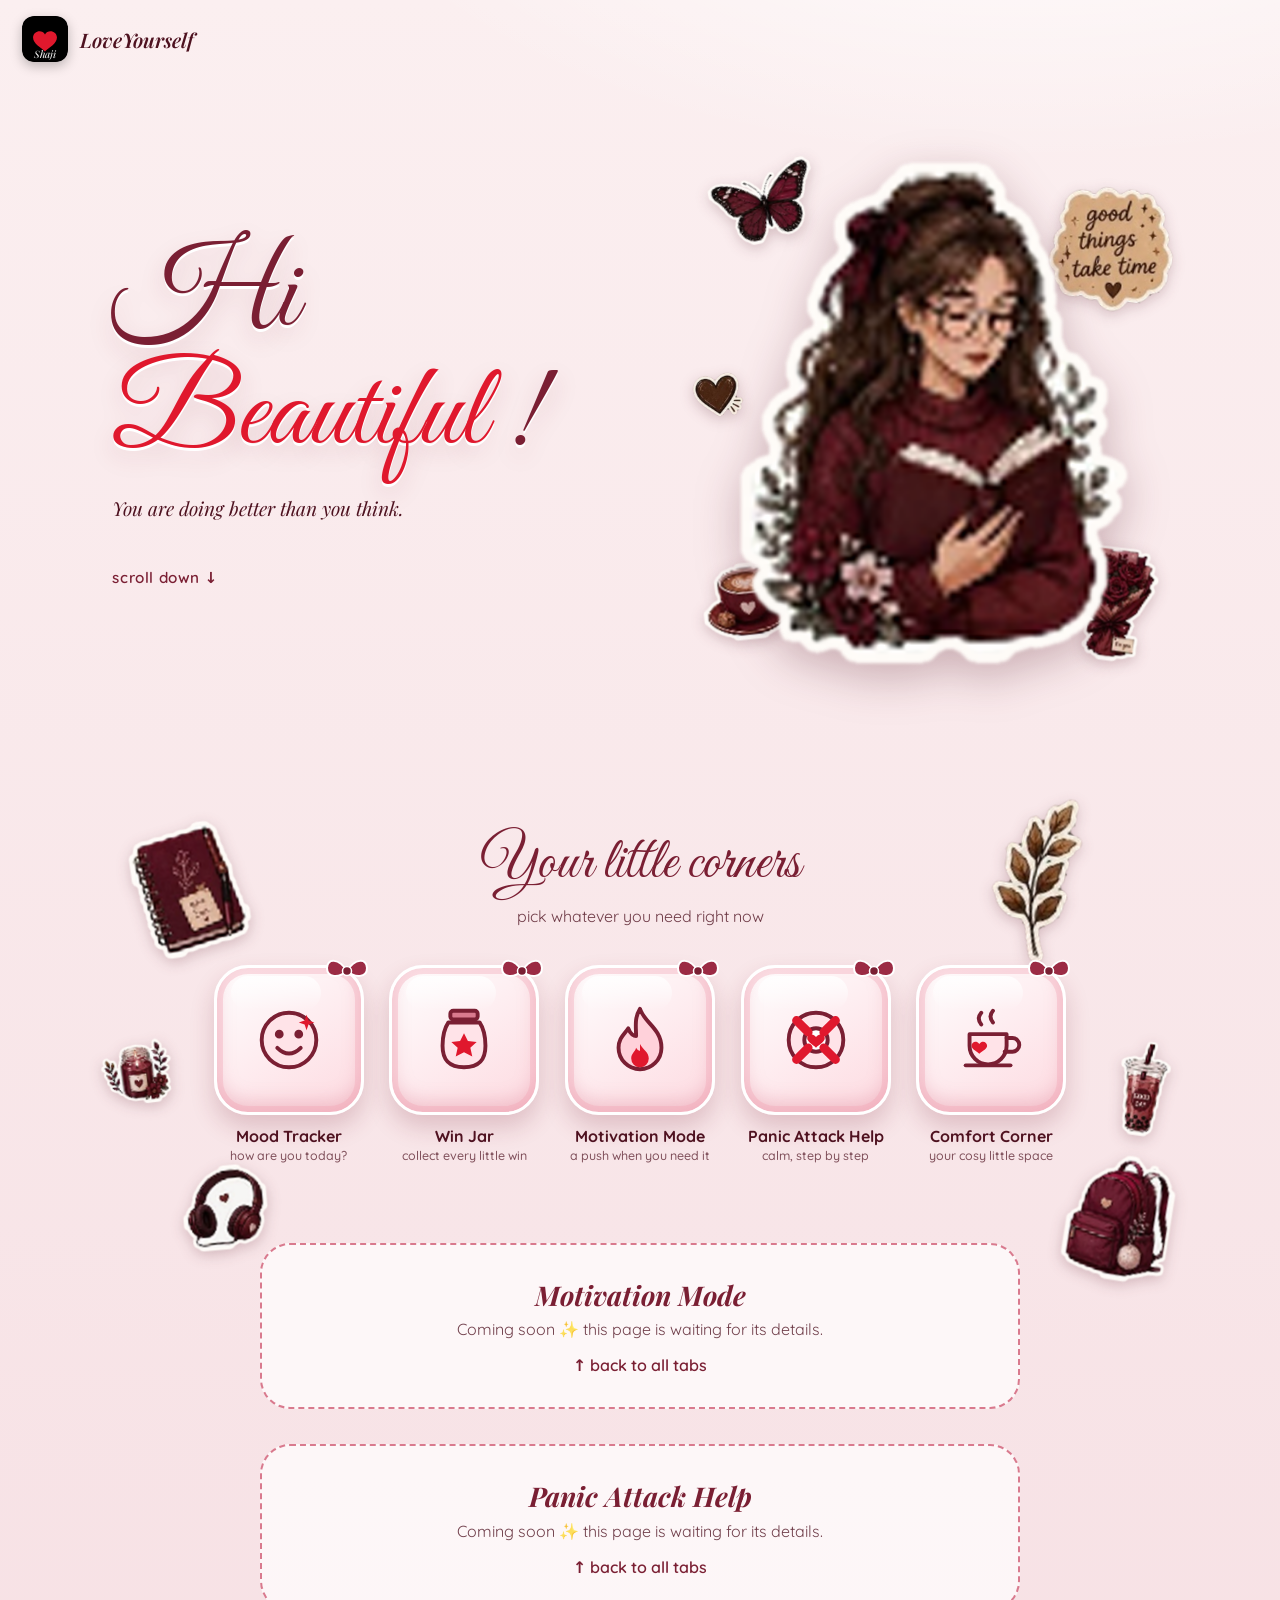
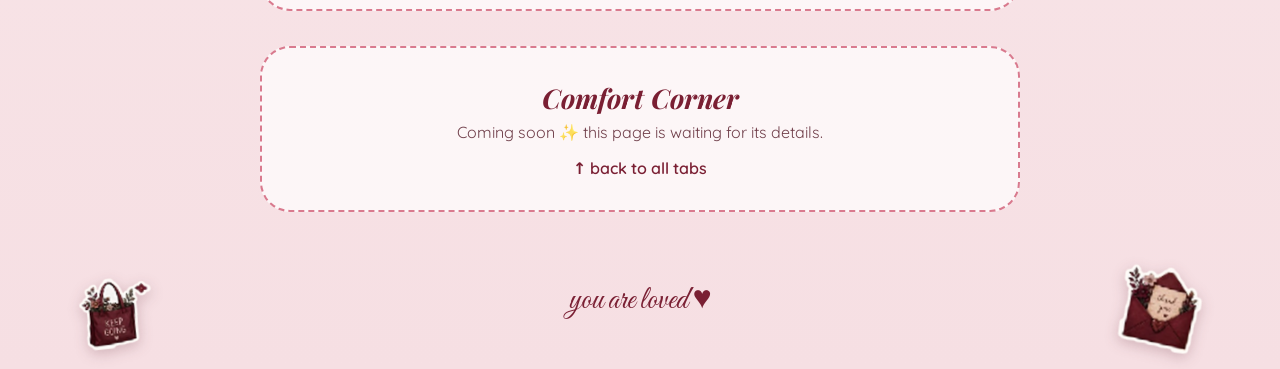
==== index.html @ 007112ea "Add files via upload" ====
<!doctype html>
<html lang="en"><head><meta charset="utf-8">
<meta name="viewport" content="width=device-width,initial-scale=1">
<title>LoveYourself</title>
<link rel="stylesheet" href="style.css?v=4"><link rel="icon" href="favicon.svg" type="image/svg+xml">
<link rel="preconnect" href="https://fonts.googleapis.com"><link rel="preconnect" href="https://fonts.gstatic.com" crossorigin>
<link href="https://fonts.googleapis.com/css2?family=Great+Vibes&family=Playfair+Display:ital,wght@0,600;1,500;1,600&family=Quicksand:wght@500;600;700&display=swap" rel="stylesheet">
</head>
<body>
<header class="top">
  <svg class="logo" viewBox="0 0 100 100" role="img" aria-label="LoveYourself logo"><rect width="100" height="100" rx="22" fill="#000"/><path d="M50 40c-6-12-26-8-26 7 0 14 18 22 26 30 8-8 26-16 26-30 0-15-20-19-26-7z" fill="#e0182d"/><text x="50" y="92" text-anchor="middle" font-family="Playfair Display,Georgia,serif" font-style="italic" font-size="22" fill="#fff">Shaji</text></svg>
  <span class="brand">LoveYourself</span>
</header>
<main>
<section class="hero">
  <div class="greet">
    <h1>Hi <span>Beautiful</span> !</h1>
    <p class="affirm" id="affirm" title="tap for another"></p>
    <a class="hint" href="#tabs">scroll down ↓</a>
  </div>
  <div class="hero-art">
    <img class="stk s-butterfly" src="butterfly.png?v=2" alt="">
    <img class="stk s-goodthings" src="goodthings.png?v=2" alt="">
    <img class="girl" src="girl.png?v=2" alt="A girl in a cosy sweater reading a book">
    <img class="stk s-latte" src="latte.png?v=2" alt="">
    <img class="stk s-roses" src="roses.png?v=2" alt="">
    <img class="stk s-heart" src="heart.png?v=2" alt="">
  </div>
</section>
<section class="tabs" id="tabs">
  <h2>Your little corners</h2>
  <p class="sub">pick whatever you need right now</p>
  <img class="stk d1" src="journal.png?v=2" alt="" loading="lazy">
  <img class="stk d2" src="backpack.png?v=2" alt="" loading="lazy">
  <img class="stk d3" src="headphones.png?v=2" alt="" loading="lazy">
  <img class="stk d4" src="leaf.png?v=2" alt="" loading="lazy">
  <img class="stk d5" src="candle.png?v=2" alt="" loading="lazy">
  <img class="stk d6" src="boba.png?v=2" alt="" loading="lazy">
  <div class="grid"><a class="tile" href="mood.html"><div class="glass"><svg viewBox="0 0 80 80" fill="none" stroke="#7a1f33" stroke-width="4" stroke-linecap="round"><circle cx="40" cy="40" r="28" fill="#ffe3e8"/><circle cx="30" cy="34" r="2.5" fill="#7a1f33"/><circle cx="50" cy="34" r="2.5" fill="#7a1f33"/><path d="M28 48q12 12 24 0"/><path d="M58 14l2 6 6 2-6 2-2 6-2-6-6-2 6-2z" fill="#e0182d" stroke="none"/></svg><svg class="bow" viewBox="0 0 44 30"><path d="M22 15C14 2 2 2 2 12s12 10 20 3zM22 15c8-13 20-13 20-3s-12 10-20 3z" fill="#9b2b44" stroke="#fff" stroke-width="2"/><circle cx="22" cy="15" r="4.5" fill="#7a1f33" stroke="#fff" stroke-width="1.5"/></svg></div>Mood Tracker<small>how are you today?</small></a><a class="tile" href="win.html"><div class="glass"><svg viewBox="0 0 80 80" fill="none" stroke="#7a1f33" stroke-width="4" stroke-linejoin="round" stroke-linecap="round"><rect x="26" y="10" width="28" height="9" rx="3" fill="#d97a8e"/><path d="M24 22h32c4 6 6 14 6 24 0 14-6 22-22 22S18 60 18 46c0-10 2-18 6-24z" fill="#ffe3e8"/><path d="M40 33l4 8 9 1-6.5 6 2 9-8.5-4.5L31.500 57l2-9-6.500-6 9-1z" fill="#e0182d" stroke="none"/></svg><svg class="bow" viewBox="0 0 44 30"><path d="M22 15C14 2 2 2 2 12s12 10 20 3zM22 15c8-13 20-13 20-3s-12 10-20 3z" fill="#9b2b44" stroke="#fff" stroke-width="2"/><circle cx="22" cy="15" r="4.5" fill="#7a1f33" stroke="#fff" stroke-width="1.5"/></svg></div>Win Jar<small>collect every little win</small></a><a class="tile" href="#motivation"><div class="glass"><svg viewBox="0 0 80 80" fill="none" stroke="#7a1f33" stroke-width="4" stroke-linejoin="round" stroke-linecap="round"><path d="M40 8c4 14 22 20 22 40a22 22 0 0 1-44 0c0-10 6-14 10-20 2 6 6 8 8 8 0-10-2-18 4-28z" fill="#ffd1da"/><path d="M40 44c3 6 9 8 9 15a9 9 0 0 1-18 0c0-5 4-7 5-11 2 3 3 3 4 3z" fill="#e0182d" stroke="none"/></svg><svg class="bow" viewBox="0 0 44 30"><path d="M22 15C14 2 2 2 2 12s12 10 20 3zM22 15c8-13 20-13 20-3s-12 10-20 3z" fill="#9b2b44" stroke="#fff" stroke-width="2"/><circle cx="22" cy="15" r="4.5" fill="#7a1f33" stroke="#fff" stroke-width="1.5"/></svg></div>Motivation Mode<small>a push when you need it</small></a><a class="tile" href="#panic"><div class="glass"><svg viewBox="0 0 80 80" fill="none" stroke="#7a1f33" stroke-width="4" stroke-linejoin="round" stroke-linecap="round"><circle cx="40" cy="40" r="28" fill="#ffe3e8"/><circle cx="40" cy="40" r="12" fill="#fff"/><path d="M20 20l12 12M60 20L48 32M20 60l12-12M60 60L48 48" stroke="#e0182d" stroke-width="9"/><path d="M40 46c-4-5-9-3-9 1 0 4 5 6 9 10 4-4 9-6 9-10 0-4-5-6-9-1z" fill="#e0182d" stroke="none" transform="translate(0,-9) scale(1)"/></svg><svg class="bow" viewBox="0 0 44 30"><path d="M22 15C14 2 2 2 2 12s12 10 20 3zM22 15c8-13 20-13 20-3s-12 10-20 3z" fill="#9b2b44" stroke="#fff" stroke-width="2"/><circle cx="22" cy="15" r="4.5" fill="#7a1f33" stroke="#fff" stroke-width="1.5"/></svg></div>Panic Attack Help<small>calm, step by step</small></a><a class="tile" href="#comfort"><div class="glass"><svg viewBox="0 0 80 80" fill="none" stroke="#7a1f33" stroke-width="4" stroke-linejoin="round" stroke-linecap="round"><path d="M18 34h38v12a19 19 0 0 1-38 0z" fill="#ffe3e8"/><path d="M56 38h6a7 7 0 0 1 0 14h-8" /><path d="M14 66h46" /><path d="M30 12q-5 6 0 12M42 10q-5 6 0 12" /><path d="M37 52c-3-4-8-2-8 2 0 3 4 5 8 8 4-3 8-5 8-8 0-4-5-6-8-2z" fill="#e0182d" stroke="none" transform="translate(-9,-8)"/></svg><svg class="bow" viewBox="0 0 44 30"><path d="M22 15C14 2 2 2 2 12s12 10 20 3zM22 15c8-13 20-13 20-3s-12 10-20 3z" fill="#9b2b44" stroke="#fff" stroke-width="2"/><circle cx="22" cy="15" r="4.5" fill="#7a1f33" stroke="#fff" stroke-width="1.5"/></svg></div>Comfort Corner<small>your cosy little space</small></a></div>
</section>
<section class="panel" id="motivation"><h3>Motivation Mode</h3><p>Coming soon ✨ this page is waiting for its details.</p><a href="#tabs">↑ back to all tabs</a></section><section class="panel" id="panic"><h3>Panic Attack Help</h3><p>Coming soon ✨ this page is waiting for its details.</p><a href="#tabs">↑ back to all tabs</a></section><section class="panel" id="comfort"><h3>Comfort Corner</h3><p>Coming soon ✨ this page is waiting for its details.</p><a href="#tabs">↑ back to all tabs</a></section>
</main>
<footer><img class="stk f1" src="tote.png?v=2" alt="" loading="lazy"><img class="stk f2" src="letter.png?v=2" alt="" loading="lazy">you are loved ♥</footer>
<script src="script.js"></script>
</body></html>
---- style.css ----
:root{
  --bg:#fbeff0; --bg2:#f6dfe3; --wine:#7a1f33; --wine-d:#4e1220; --rose:#d97a8e; --cream:#fff8f3; --ink:#3b1a22;
  --script:'Great Vibes','Parisienne',cursive; --serif:'Playfair Display',Georgia,serif; --sans:'Quicksand',system-ui,sans-serif;
}
*{box-sizing:border-box;margin:0;padding:0}
html{scroll-behavior:smooth}
body{font-family:var(--sans);color:var(--ink);background:radial-gradient(1200px 600px at 80% -10%,#fff 0%,transparent 60%),linear-gradient(180deg,var(--bg),var(--bg2));min-height:100vh;overflow-x:hidden}
img{max-width:100%;display:block}

/* top bar */
.top{display:flex;align-items:center;gap:.7rem;padding:1rem 1.4rem;position:relative;z-index:5}
.logo{width:46px;height:46px;border-radius:12px;box-shadow:0 4px 12px rgba(0,0,0,.25)}
.brand{font-family:var(--serif);font-style:italic;font-weight:600;font-size:1.25rem;color:var(--wine-d)}

/* hero */
.hero{position:relative;display:grid;grid-template-columns:1.1fr .9fr;align-items:center;gap:1rem;max-width:1100px;margin:0 auto;padding:2rem 1.4rem 4rem;min-height:78vh}
.greet{position:relative;z-index:2}
.greet h1{font-family:var(--script);font-weight:400;font-size:clamp(3.6rem,10vw,7.4rem);line-height:1;color:var(--wine);text-shadow:0 3px 0 #fff,0 10px 24px rgba(122,31,51,.18)}
.greet h1 span{color:#e0182d}
.affirm{margin-top:1.2rem;font-family:var(--serif);font-style:italic;font-size:1.2rem;color:var(--wine-d);min-height:3.2rem;max-width:30ch;transition:opacity .4s}
.hint{margin-top:1.4rem;display:inline-flex;align-items:center;gap:.5rem;font-size:.95rem;color:var(--wine);text-decoration:none;font-weight:600;letter-spacing:.04em;animation:bob 2.4s ease-in-out infinite}
.hero-art{position:relative;height:min(62vh,520px);display:flex;justify-content:center;align-items:center}
.girl{height:100%;max-height:520px;width:auto;filter:drop-shadow(0 14px 22px rgba(78,18,32,.28));position:relative;z-index:2}
.stk{position:absolute;filter:drop-shadow(0 4px 7px rgba(78,18,32,.22));animation:float 6s ease-in-out infinite;pointer-events:none}
.s-butterfly{width:110px;top:2%;left:2%;transform:rotate(-12deg)}
.s-goodthings{width:130px;top:6%;right:-2%;transform:rotate(8deg);animation-delay:-2s}
.s-latte{width:96px;bottom:6%;left:0;transform:rotate(-6deg);animation-delay:-1s}
.s-roses{width:96px;bottom:2%;right:2%;transform:rotate(7deg);animation-delay:-3s}
.s-heart{width:54px;top:42%;left:-2%;animation-delay:-4s}

/* tabs */
.tabs{position:relative;max-width:1000px;margin:0 auto;padding:3rem 1.4rem 5rem}
.tabs h2{font-family:var(--script);font-weight:400;text-align:center;font-size:clamp(2.4rem,6vw,3.6rem);color:var(--wine);margin-bottom:.4rem}
.tabs .sub{text-align:center;color:var(--wine-d);opacity:.8;margin-bottom:2.4rem}
.grid{display:flex;flex-wrap:wrap;justify-content:center;gap:1.8rem 1.6rem;position:relative;z-index:2}
.tile{width:150px;text-decoration:none;color:var(--wine-d);text-align:center;font-weight:700;transition:transform .2s}
.tile:hover{transform:translateY(-6px) rotate(-1.5deg)}
.glass{position:relative;width:150px;height:150px;border-radius:34px;display:grid;place-items:center;margin-bottom:.7rem;
  background:linear-gradient(145deg,rgba(255,255,255,.95),rgba(255,214,222,.75));
  border:3px solid #fff;box-shadow:0 12px 24px rgba(122,31,51,.2),inset 0 0 0 6px rgba(240,160,178,.35),inset 0 -10px 18px rgba(217,122,142,.35)}
.glass::before{content:"";position:absolute;top:8px;left:14px;right:40px;height:34px;border-radius:30px;background:linear-gradient(180deg,rgba(255,255,255,.85),transparent)}
.glass svg{width:78px;height:78px;position:relative}
.glass .bow{position:absolute;top:-12px;right:-8px;width:44px;height:30px}
.tile small{display:block;font-weight:500;opacity:.7;font-size:.78rem;margin-top:.1rem}
.d1{position:absolute;width:120px;left:-10px;top:40px;transform:rotate(-8deg)}
.d2{position:absolute;width:110px;right:-34px;bottom:-40px;transform:rotate(9deg)}
.d3{position:absolute;width:90px;left:4%;bottom:-10px;transform:rotate(-5deg)}
.d4{position:absolute;width:90px;right:6%;top:10px;transform:rotate(10deg)}
.d5{position:absolute;width:74px;left:-4%;top:56%;transform:rotate(-7deg);animation-delay:-2s}
.d6{position:absolute;width:54px;right:-3%;top:56%;transform:rotate(8deg);animation-delay:-3s}

/* placeholder sections */
.panel{max-width:760px;margin:0 auto 2.2rem;padding:2rem 1.6rem;border-radius:30px;background:rgba(255,255,255,.7);border:2px dashed var(--rose);text-align:center;scroll-margin-top:1rem}
.panel h3{font-family:var(--serif);font-style:italic;color:var(--wine);font-size:1.7rem;margin-bottom:.4rem}
.panel p{color:var(--wine-d);opacity:.8}
.panel a{display:inline-block;margin-top:1rem;color:var(--wine);font-weight:600;text-decoration:none}
footer{position:relative;text-align:center;padding:2rem 1rem 3rem;font-family:var(--script);font-size:2rem;color:var(--wine)}

.f1{width:78px;left:6%;bottom:1.2rem;transform:rotate(-6deg)}
.f2{width:84px;right:6%;bottom:1rem;transform:rotate(7deg);animation-delay:-2s}

@keyframes float{0%,100%{translate:0 0}50%{translate:0 -10px}}
@keyframes bob{0%,100%{transform:translateY(0)}50%{transform:translateY(6px)}}
@media (max-width:760px){
  .hero{grid-template-columns:1fr;text-align:center;padding-top:.5rem;min-height:auto}
  .affirm{margin-inline:auto}
  .hero-art{height:380px}
  .s-goodthings{width:105px}.s-butterfly{width:84px}.s-latte{width:74px}.s-roses{width:74px}
  .tile,.glass{width:132px}.glass{height:132px}
  .d1,.d4,.d5,.d6{display:none}.f1,.f2{width:56px}.d2,.d3{width:70px}.d2{right:-10px;bottom:-30px}
}
@media (prefers-reduced-motion:reduce){*{animation:none!important}html{scroll-behavior:auto}}
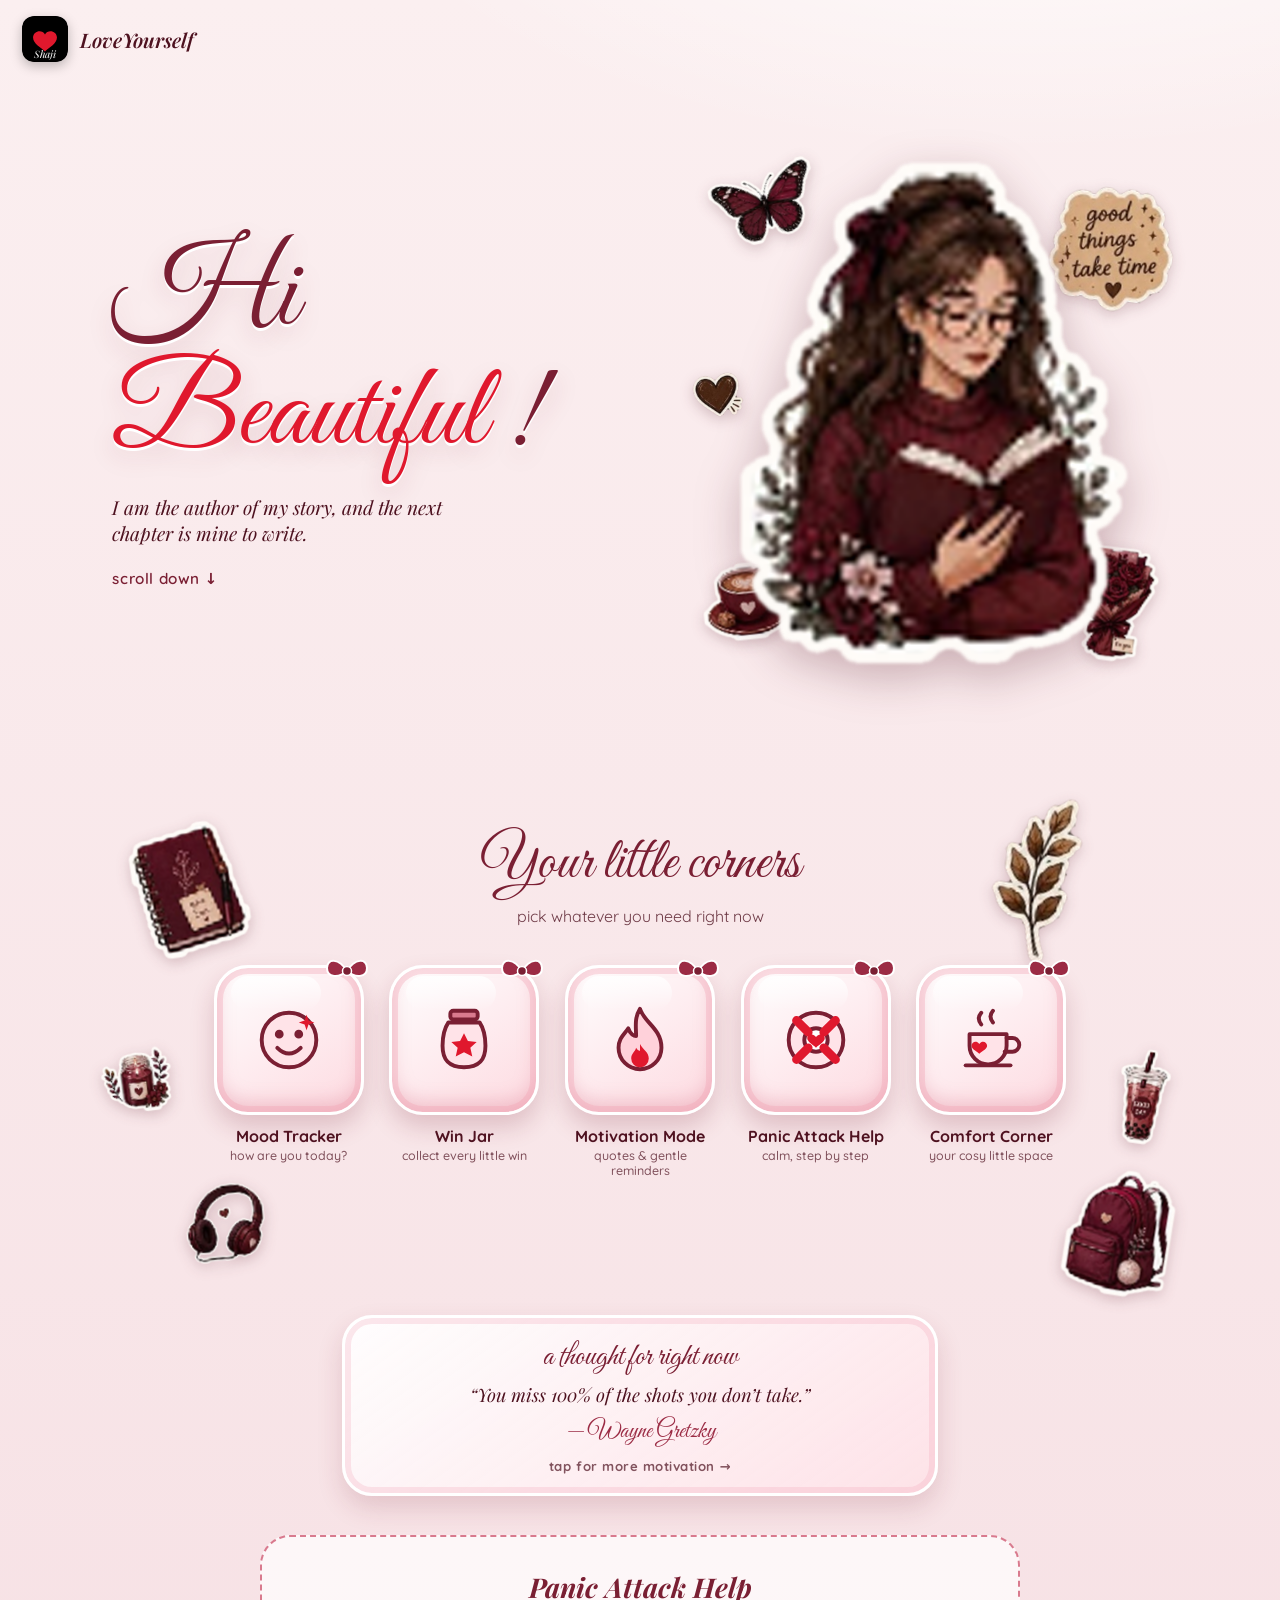
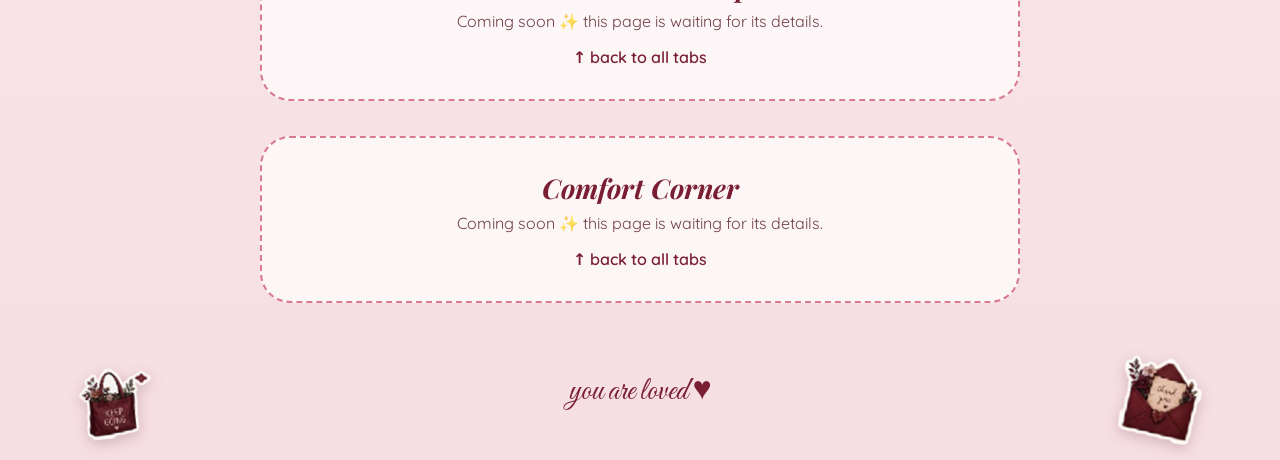
==== commit 9baaf810: "Add files via upload" ====
--- a/index.html
+++ b/index.html
@@ -2,7 +2,7 @@
 <html lang="en"><head><meta charset="utf-8">
 <meta name="viewport" content="width=device-width,initial-scale=1">
 <title>LoveYourself</title>
-<link rel="stylesheet" href="style.css?v=4"><link rel="icon" href="favicon.svg" type="image/svg+xml">
+<link rel="stylesheet" href="style.css?v=5"><link rel="icon" href="favicon.svg" type="image/svg+xml">
 <link rel="preconnect" href="https://fonts.googleapis.com"><link rel="preconnect" href="https://fonts.gstatic.com" crossorigin>
 <link href="https://fonts.googleapis.com/css2?family=Great+Vibes&family=Playfair+Display:ital,wght@0,600;1,500;1,600&family=Quicksand:wght@500;600;700&display=swap" rel="stylesheet">
 </head>
@@ -36,10 +36,11 @@
   <img class="stk d4" src="leaf.png?v=2" alt="" loading="lazy">
   <img class="stk d5" src="candle.png?v=2" alt="" loading="lazy">
   <img class="stk d6" src="boba.png?v=2" alt="" loading="lazy">
-  <div class="grid"><a class="tile" href="mood.html"><div class="glass"><svg viewBox="0 0 80 80" fill="none" stroke="#7a1f33" stroke-width="4" stroke-linecap="round"><circle cx="40" cy="40" r="28" fill="#ffe3e8"/><circle cx="30" cy="34" r="2.5" fill="#7a1f33"/><circle cx="50" cy="34" r="2.5" fill="#7a1f33"/><path d="M28 48q12 12 24 0"/><path d="M58 14l2 6 6 2-6 2-2 6-2-6-6-2 6-2z" fill="#e0182d" stroke="none"/></svg><svg class="bow" viewBox="0 0 44 30"><path d="M22 15C14 2 2 2 2 12s12 10 20 3zM22 15c8-13 20-13 20-3s-12 10-20 3z" fill="#9b2b44" stroke="#fff" stroke-width="2"/><circle cx="22" cy="15" r="4.5" fill="#7a1f33" stroke="#fff" stroke-width="1.5"/></svg></div>Mood Tracker<small>how are you today?</small></a><a class="tile" href="win.html"><div class="glass"><svg viewBox="0 0 80 80" fill="none" stroke="#7a1f33" stroke-width="4" stroke-linejoin="round" stroke-linecap="round"><rect x="26" y="10" width="28" height="9" rx="3" fill="#d97a8e"/><path d="M24 22h32c4 6 6 14 6 24 0 14-6 22-22 22S18 60 18 46c0-10 2-18 6-24z" fill="#ffe3e8"/><path d="M40 33l4 8 9 1-6.5 6 2 9-8.5-4.5L31.500 57l2-9-6.500-6 9-1z" fill="#e0182d" stroke="none"/></svg><svg class="bow" viewBox="0 0 44 30"><path d="M22 15C14 2 2 2 2 12s12 10 20 3zM22 15c8-13 20-13 20-3s-12 10-20 3z" fill="#9b2b44" stroke="#fff" stroke-width="2"/><circle cx="22" cy="15" r="4.5" fill="#7a1f33" stroke="#fff" stroke-width="1.5"/></svg></div>Win Jar<small>collect every little win</small></a><a class="tile" href="#motivation"><div class="glass"><svg viewBox="0 0 80 80" fill="none" stroke="#7a1f33" stroke-width="4" stroke-linejoin="round" stroke-linecap="round"><path d="M40 8c4 14 22 20 22 40a22 22 0 0 1-44 0c0-10 6-14 10-20 2 6 6 8 8 8 0-10-2-18 4-28z" fill="#ffd1da"/><path d="M40 44c3 6 9 8 9 15a9 9 0 0 1-18 0c0-5 4-7 5-11 2 3 3 3 4 3z" fill="#e0182d" stroke="none"/></svg><svg class="bow" viewBox="0 0 44 30"><path d="M22 15C14 2 2 2 2 12s12 10 20 3zM22 15c8-13 20-13 20-3s-12 10-20 3z" fill="#9b2b44" stroke="#fff" stroke-width="2"/><circle cx="22" cy="15" r="4.5" fill="#7a1f33" stroke="#fff" stroke-width="1.5"/></svg></div>Motivation Mode<small>a push when you need it</small></a><a class="tile" href="#panic"><div class="glass"><svg viewBox="0 0 80 80" fill="none" stroke="#7a1f33" stroke-width="4" stroke-linejoin="round" stroke-linecap="round"><circle cx="40" cy="40" r="28" fill="#ffe3e8"/><circle cx="40" cy="40" r="12" fill="#fff"/><path d="M20 20l12 12M60 20L48 32M20 60l12-12M60 60L48 48" stroke="#e0182d" stroke-width="9"/><path d="M40 46c-4-5-9-3-9 1 0 4 5 6 9 10 4-4 9-6 9-10 0-4-5-6-9-1z" fill="#e0182d" stroke="none" transform="translate(0,-9) scale(1)"/></svg><svg class="bow" viewBox="0 0 44 30"><path d="M22 15C14 2 2 2 2 12s12 10 20 3zM22 15c8-13 20-13 20-3s-12 10-20 3z" fill="#9b2b44" stroke="#fff" stroke-width="2"/><circle cx="22" cy="15" r="4.5" fill="#7a1f33" stroke="#fff" stroke-width="1.5"/></svg></div>Panic Attack Help<small>calm, step by step</small></a><a class="tile" href="#comfort"><div class="glass"><svg viewBox="0 0 80 80" fill="none" stroke="#7a1f33" stroke-width="4" stroke-linejoin="round" stroke-linecap="round"><path d="M18 34h38v12a19 19 0 0 1-38 0z" fill="#ffe3e8"/><path d="M56 38h6a7 7 0 0 1 0 14h-8" /><path d="M14 66h46" /><path d="M30 12q-5 6 0 12M42 10q-5 6 0 12" /><path d="M37 52c-3-4-8-2-8 2 0 3 4 5 8 8 4-3 8-5 8-8 0-4-5-6-8-2z" fill="#e0182d" stroke="none" transform="translate(-9,-8)"/></svg><svg class="bow" viewBox="0 0 44 30"><path d="M22 15C14 2 2 2 2 12s12 10 20 3zM22 15c8-13 20-13 20-3s-12 10-20 3z" fill="#9b2b44" stroke="#fff" stroke-width="2"/><circle cx="22" cy="15" r="4.5" fill="#7a1f33" stroke="#fff" stroke-width="1.5"/></svg></div>Comfort Corner<small>your cosy little space</small></a></div>
+  <div class="grid"><a class="tile" href="mood.html"><div class="glass"><svg viewBox="0 0 80 80" fill="none" stroke="#7a1f33" stroke-width="4" stroke-linecap="round"><circle cx="40" cy="40" r="28" fill="#ffe3e8"/><circle cx="30" cy="34" r="2.5" fill="#7a1f33"/><circle cx="50" cy="34" r="2.5" fill="#7a1f33"/><path d="M28 48q12 12 24 0"/><path d="M58 14l2 6 6 2-6 2-2 6-2-6-6-2 6-2z" fill="#e0182d" stroke="none"/></svg><svg class="bow" viewBox="0 0 44 30"><path d="M22 15C14 2 2 2 2 12s12 10 20 3zM22 15c8-13 20-13 20-3s-12 10-20 3z" fill="#9b2b44" stroke="#fff" stroke-width="2"/><circle cx="22" cy="15" r="4.5" fill="#7a1f33" stroke="#fff" stroke-width="1.5"/></svg></div>Mood Tracker<small>how are you today?</small></a><a class="tile" href="win.html"><div class="glass"><svg viewBox="0 0 80 80" fill="none" stroke="#7a1f33" stroke-width="4" stroke-linejoin="round" stroke-linecap="round"><rect x="26" y="10" width="28" height="9" rx="3" fill="#d97a8e"/><path d="M24 22h32c4 6 6 14 6 24 0 14-6 22-22 22S18 60 18 46c0-10 2-18 6-24z" fill="#ffe3e8"/><path d="M40 33l4 8 9 1-6.5 6 2 9-8.5-4.5L31.500 57l2-9-6.500-6 9-1z" fill="#e0182d" stroke="none"/></svg><svg class="bow" viewBox="0 0 44 30"><path d="M22 15C14 2 2 2 2 12s12 10 20 3zM22 15c8-13 20-13 20-3s-12 10-20 3z" fill="#9b2b44" stroke="#fff" stroke-width="2"/><circle cx="22" cy="15" r="4.5" fill="#7a1f33" stroke="#fff" stroke-width="1.5"/></svg></div>Win Jar<small>collect every little win</small></a><a class="tile" href="motivation.html"><div class="glass"><svg viewBox="0 0 80 80" fill="none" stroke="#7a1f33" stroke-width="4" stroke-linejoin="round" stroke-linecap="round"><path d="M40 8c4 14 22 20 22 40a22 22 0 0 1-44 0c0-10 6-14 10-20 2 6 6 8 8 8 0-10-2-18 4-28z" fill="#ffd1da"/><path d="M40 44c3 6 9 8 9 15a9 9 0 0 1-18 0c0-5 4-7 5-11 2 3 3 3 4 3z" fill="#e0182d" stroke="none"/></svg><svg class="bow" viewBox="0 0 44 30"><path d="M22 15C14 2 2 2 2 12s12 10 20 3zM22 15c8-13 20-13 20-3s-12 10-20 3z" fill="#9b2b44" stroke="#fff" stroke-width="2"/><circle cx="22" cy="15" r="4.5" fill="#7a1f33" stroke="#fff" stroke-width="1.5"/></svg></div>Motivation Mode<small>quotes &amp; gentle reminders</small></a><a class="tile" href="#panic"><div class="glass"><svg viewBox="0 0 80 80" fill="none" stroke="#7a1f33" stroke-width="4" stroke-linejoin="round" stroke-linecap="round"><circle cx="40" cy="40" r="28" fill="#ffe3e8"/><circle cx="40" cy="40" r="12" fill="#fff"/><path d="M20 20l12 12M60 20L48 32M20 60l12-12M60 60L48 48" stroke="#e0182d" stroke-width="9"/><path d="M40 46c-4-5-9-3-9 1 0 4 5 6 9 10 4-4 9-6 9-10 0-4-5-6-9-1z" fill="#e0182d" stroke="none" transform="translate(0,-9) scale(1)"/></svg><svg class="bow" viewBox="0 0 44 30"><path d="M22 15C14 2 2 2 2 12s12 10 20 3zM22 15c8-13 20-13 20-3s-12 10-20 3z" fill="#9b2b44" stroke="#fff" stroke-width="2"/><circle cx="22" cy="15" r="4.5" fill="#7a1f33" stroke="#fff" stroke-width="1.5"/></svg></div>Panic Attack Help<small>calm, step by step</small></a><a class="tile" href="#comfort"><div class="glass"><svg viewBox="0 0 80 80" fill="none" stroke="#7a1f33" stroke-width="4" stroke-linejoin="round" stroke-linecap="round"><path d="M18 34h38v12a19 19 0 0 1-38 0z" fill="#ffe3e8"/><path d="M56 38h6a7 7 0 0 1 0 14h-8" /><path d="M14 66h46" /><path d="M30 12q-5 6 0 12M42 10q-5 6 0 12" /><path d="M37 52c-3-4-8-2-8 2 0 3 4 5 8 8 4-3 8-5 8-8 0-4-5-6-8-2z" fill="#e0182d" stroke="none" transform="translate(-9,-8)"/></svg><svg class="bow" viewBox="0 0 44 30"><path d="M22 15C14 2 2 2 2 12s12 10 20 3zM22 15c8-13 20-13 20-3s-12 10-20 3z" fill="#9b2b44" stroke="#fff" stroke-width="2"/><circle cx="22" cy="15" r="4.5" fill="#7a1f33" stroke="#fff" stroke-width="1.5"/></svg></div>Comfort Corner<small>your cosy little space</small></a></div>
 </section>
-<section class="panel" id="motivation"><h3>Motivation Mode</h3><p>Coming soon ✨ this page is waiting for its details.</p><a href="#tabs">↑ back to all tabs</a></section><section class="panel" id="panic"><h3>Panic Attack Help</h3><p>Coming soon ✨ this page is waiting for its details.</p><a href="#tabs">↑ back to all tabs</a></section><section class="panel" id="comfort"><h3>Comfort Corner</h3><p>Coming soon ✨ this page is waiting for its details.</p><a href="#tabs">↑ back to all tabs</a></section>
+<section class="thought" id="thought"><a href="motivation.html" aria-label="Open Motivation Mode"><span class="tl">a thought for right now</span><q id="tq"></q><span class="ta" id="ta"></span><span class="tm">tap for more motivation →</span></a></section>
+<section class="panel" id="panic"><h3>Panic Attack Help</h3><p>Coming soon ✨ this page is waiting for its details.</p><a href="#tabs">↑ back to all tabs</a></section><section class="panel" id="comfort"><h3>Comfort Corner</h3><p>Coming soon ✨ this page is waiting for its details.</p><a href="#tabs">↑ back to all tabs</a></section>
 </main>
 <footer><img class="stk f1" src="tote.png?v=2" alt="" loading="lazy"><img class="stk f2" src="letter.png?v=2" alt="" loading="lazy">you are loved ♥</footer>
-<script src="script.js"></script>
+<script src="quotes.js"></script><script src="affirmations.js"></script><script src="script.js?v=2"></script>
 </body></html>
--- a/style.css
+++ b/style.css
@@ -70,3 +70,14 @@
   .d1,.d4,.d5,.d6{display:none}.f1,.f2{width:56px}.d2,.d3{width:70px}.d2{right:-10px;bottom:-30px}
 }
 @media (prefers-reduced-motion:reduce){*{animation:none!important}html{scroll-behavior:auto}}
+
+/* a thought for right now (home) */
+.thought{max-width:640px;margin:3.6rem auto 2.4rem;padding:0 1.4rem;transition:opacity .35s;position:relative;z-index:2}
+.thought a{display:block;text-decoration:none;color:var(--wine-d);text-align:center;padding:1.5rem 1.6rem 1.2rem;border-radius:30px;
+  background:linear-gradient(145deg,rgba(255,255,255,.95),rgba(255,226,232,.8));border:3px solid #fff;
+  box-shadow:0 12px 26px rgba(122,31,51,.16),inset 0 0 0 6px rgba(240,160,178,.25);transition:transform .2s}
+.thought a:hover{transform:translateY(-4px) rotate(-.4deg)}
+.thought .tl{display:block;font-family:var(--script);font-size:1.9rem;color:var(--wine);line-height:1}
+.thought q{display:block;margin-top:.6rem;font-family:var(--serif);font-style:italic;font-size:1.15rem;line-height:1.45;quotes:"\201C" "\201D"}
+.thought .ta{display:block;margin-top:.5rem;font-family:var(--script);font-size:1.5rem;color:#9b2b44}
+.thought .tm{display:block;margin-top:.7rem;font-size:.82rem;font-weight:700;letter-spacing:.04em;opacity:.7}
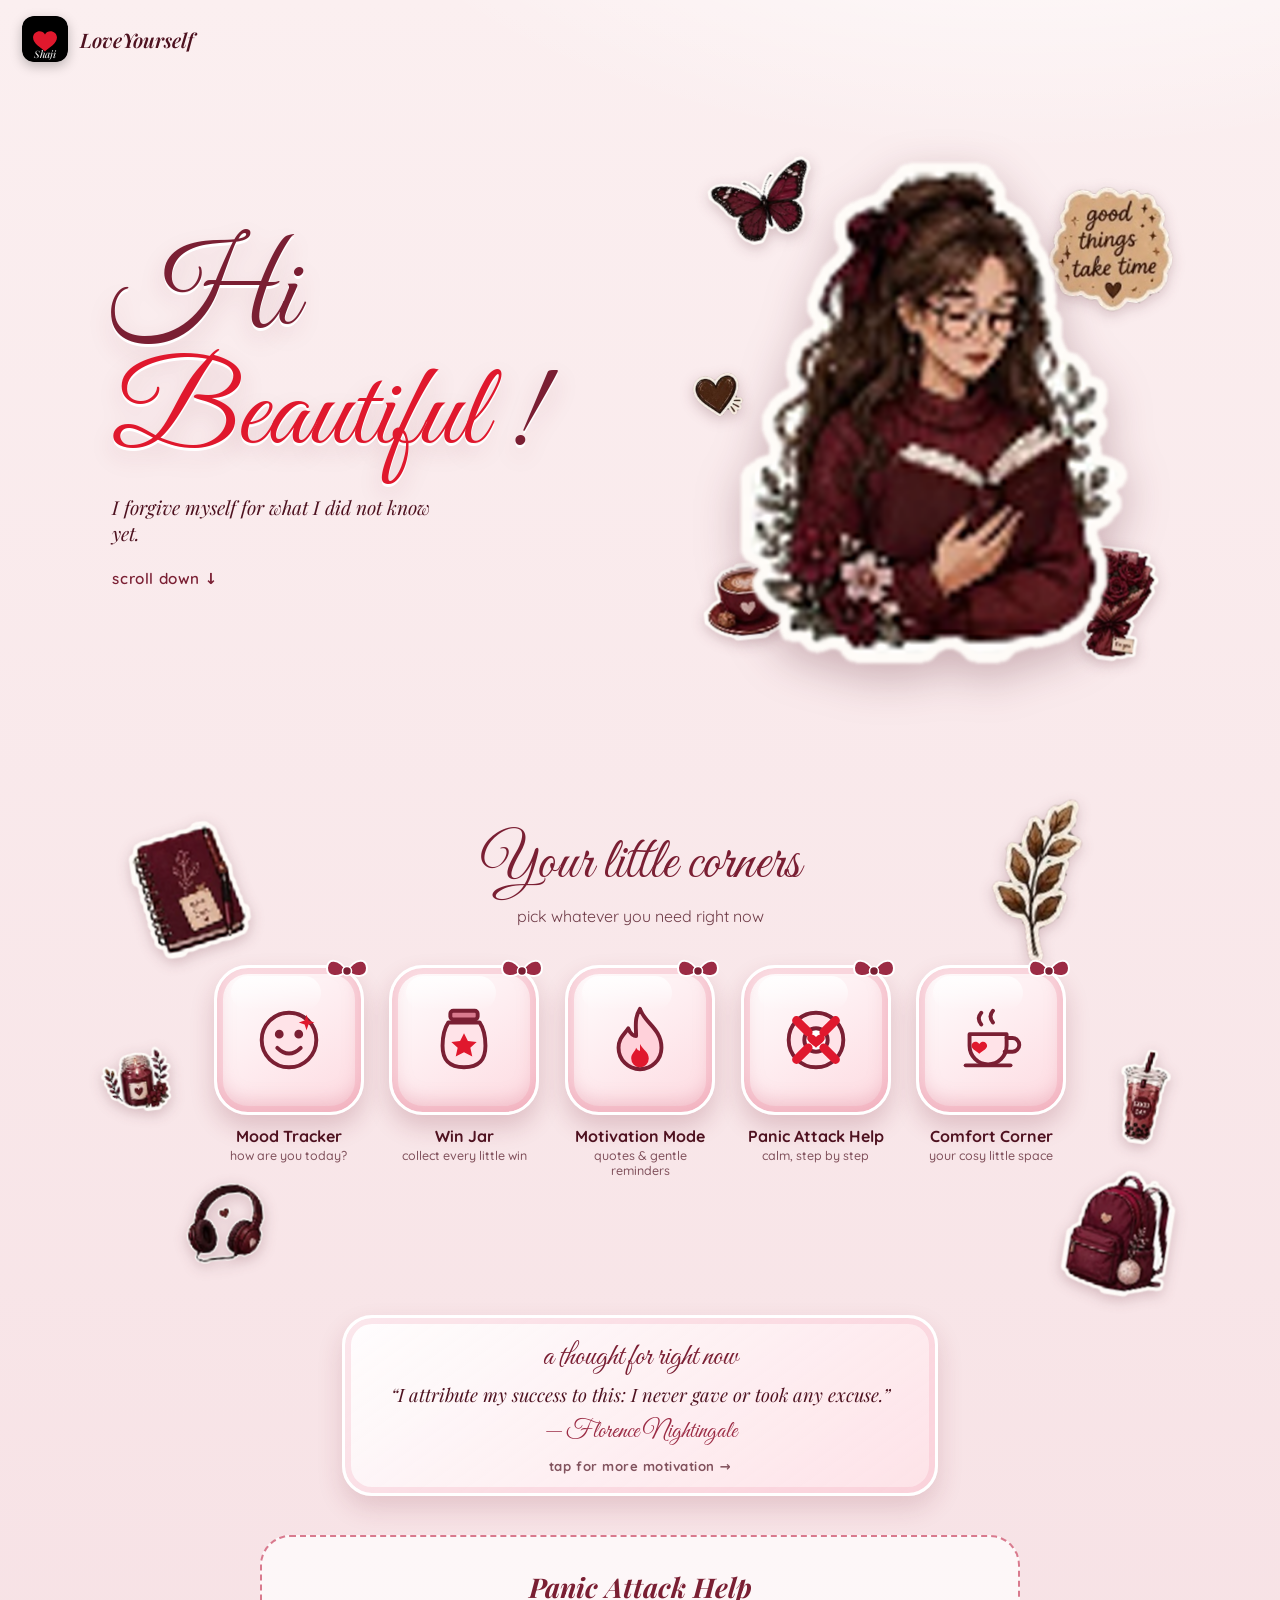
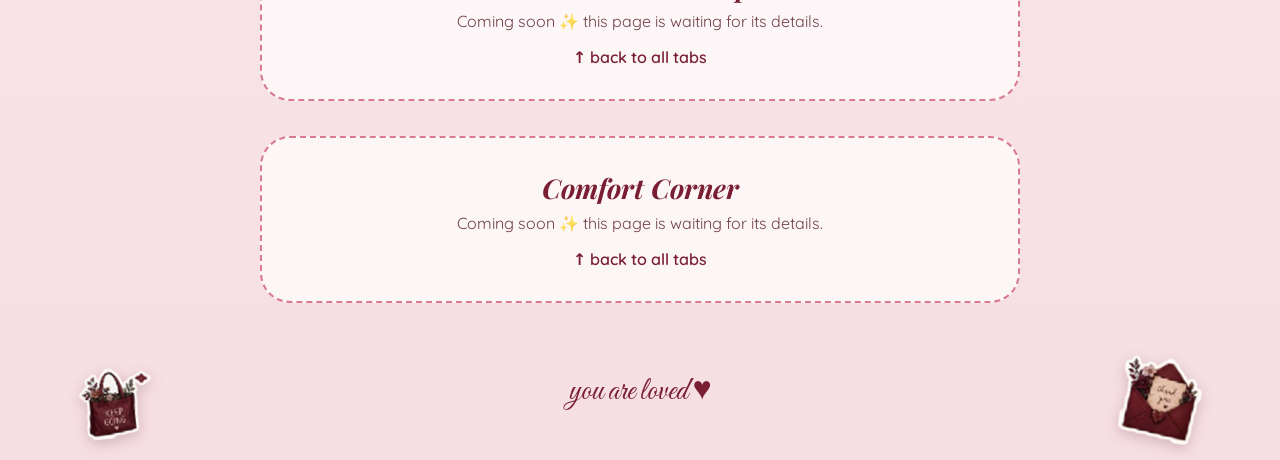
==== commit 4dcc509b: "Update index.html" ====
--- a/index.html
+++ b/index.html
@@ -39,8 +39,8 @@
   <div class="grid"><a class="tile" href="mood.html"><div class="glass"><svg viewBox="0 0 80 80" fill="none" stroke="#7a1f33" stroke-width="4" stroke-linecap="round"><circle cx="40" cy="40" r="28" fill="#ffe3e8"/><circle cx="30" cy="34" r="2.5" fill="#7a1f33"/><circle cx="50" cy="34" r="2.5" fill="#7a1f33"/><path d="M28 48q12 12 24 0"/><path d="M58 14l2 6 6 2-6 2-2 6-2-6-6-2 6-2z" fill="#e0182d" stroke="none"/></svg><svg class="bow" viewBox="0 0 44 30"><path d="M22 15C14 2 2 2 2 12s12 10 20 3zM22 15c8-13 20-13 20-3s-12 10-20 3z" fill="#9b2b44" stroke="#fff" stroke-width="2"/><circle cx="22" cy="15" r="4.5" fill="#7a1f33" stroke="#fff" stroke-width="1.5"/></svg></div>Mood Tracker<small>how are you today?</small></a><a class="tile" href="win.html"><div class="glass"><svg viewBox="0 0 80 80" fill="none" stroke="#7a1f33" stroke-width="4" stroke-linejoin="round" stroke-linecap="round"><rect x="26" y="10" width="28" height="9" rx="3" fill="#d97a8e"/><path d="M24 22h32c4 6 6 14 6 24 0 14-6 22-22 22S18 60 18 46c0-10 2-18 6-24z" fill="#ffe3e8"/><path d="M40 33l4 8 9 1-6.5 6 2 9-8.5-4.5L31.500 57l2-9-6.500-6 9-1z" fill="#e0182d" stroke="none"/></svg><svg class="bow" viewBox="0 0 44 30"><path d="M22 15C14 2 2 2 2 12s12 10 20 3zM22 15c8-13 20-13 20-3s-12 10-20 3z" fill="#9b2b44" stroke="#fff" stroke-width="2"/><circle cx="22" cy="15" r="4.5" fill="#7a1f33" stroke="#fff" stroke-width="1.5"/></svg></div>Win Jar<small>collect every little win</small></a><a class="tile" href="motivation.html"><div class="glass"><svg viewBox="0 0 80 80" fill="none" stroke="#7a1f33" stroke-width="4" stroke-linejoin="round" stroke-linecap="round"><path d="M40 8c4 14 22 20 22 40a22 22 0 0 1-44 0c0-10 6-14 10-20 2 6 6 8 8 8 0-10-2-18 4-28z" fill="#ffd1da"/><path d="M40 44c3 6 9 8 9 15a9 9 0 0 1-18 0c0-5 4-7 5-11 2 3 3 3 4 3z" fill="#e0182d" stroke="none"/></svg><svg class="bow" viewBox="0 0 44 30"><path d="M22 15C14 2 2 2 2 12s12 10 20 3zM22 15c8-13 20-13 20-3s-12 10-20 3z" fill="#9b2b44" stroke="#fff" stroke-width="2"/><circle cx="22" cy="15" r="4.5" fill="#7a1f33" stroke="#fff" stroke-width="1.5"/></svg></div>Motivation Mode<small>quotes &amp; gentle reminders</small></a><a class="tile" href="#panic"><div class="glass"><svg viewBox="0 0 80 80" fill="none" stroke="#7a1f33" stroke-width="4" stroke-linejoin="round" stroke-linecap="round"><circle cx="40" cy="40" r="28" fill="#ffe3e8"/><circle cx="40" cy="40" r="12" fill="#fff"/><path d="M20 20l12 12M60 20L48 32M20 60l12-12M60 60L48 48" stroke="#e0182d" stroke-width="9"/><path d="M40 46c-4-5-9-3-9 1 0 4 5 6 9 10 4-4 9-6 9-10 0-4-5-6-9-1z" fill="#e0182d" stroke="none" transform="translate(0,-9) scale(1)"/></svg><svg class="bow" viewBox="0 0 44 30"><path d="M22 15C14 2 2 2 2 12s12 10 20 3zM22 15c8-13 20-13 20-3s-12 10-20 3z" fill="#9b2b44" stroke="#fff" stroke-width="2"/><circle cx="22" cy="15" r="4.5" fill="#7a1f33" stroke="#fff" stroke-width="1.5"/></svg></div>Panic Attack Help<small>calm, step by step</small></a><a class="tile" href="#comfort"><div class="glass"><svg viewBox="0 0 80 80" fill="none" stroke="#7a1f33" stroke-width="4" stroke-linejoin="round" stroke-linecap="round"><path d="M18 34h38v12a19 19 0 0 1-38 0z" fill="#ffe3e8"/><path d="M56 38h6a7 7 0 0 1 0 14h-8" /><path d="M14 66h46" /><path d="M30 12q-5 6 0 12M42 10q-5 6 0 12" /><path d="M37 52c-3-4-8-2-8 2 0 3 4 5 8 8 4-3 8-5 8-8 0-4-5-6-8-2z" fill="#e0182d" stroke="none" transform="translate(-9,-8)"/></svg><svg class="bow" viewBox="0 0 44 30"><path d="M22 15C14 2 2 2 2 12s12 10 20 3zM22 15c8-13 20-13 20-3s-12 10-20 3z" fill="#9b2b44" stroke="#fff" stroke-width="2"/><circle cx="22" cy="15" r="4.5" fill="#7a1f33" stroke="#fff" stroke-width="1.5"/></svg></div>Comfort Corner<small>your cosy little space</small></a></div>
 </section>
 <section class="thought" id="thought"><a href="motivation.html" aria-label="Open Motivation Mode"><span class="tl">a thought for right now</span><q id="tq"></q><span class="ta" id="ta"></span><span class="tm">tap for more motivation →</span></a></section>
-<section class="panel" id="panic"><h3>Panic Attack Help</h3><p>Coming soon ✨ this page is waiting for its details.</p><a href="#tabs">↑ back to all tabs</a></section><section class="panel" id="comfort"><h3>Comfort Corner</h3><p>Coming soon ✨ this page is waiting for its details.</p><a href="#tabs">↑ back to all tabs</a></section>
+<section class="panel" id="panic"><h3>Panic Attack Help</h3><p>Coming soon ✨ this page is waiting for its details.</p><a href="#panic.html">↑ back to all tabs</a></section><section class="panel" id="comfort"><h3>Comfort Corner</h3><p>Coming soon ✨ this page is waiting for its details.</p><a href="#tabs">↑ back to all tabs</a></section>
 </main>
 <footer><img class="stk f1" src="tote.png?v=2" alt="" loading="lazy"><img class="stk f2" src="letter.png?v=2" alt="" loading="lazy">you are loved ♥</footer>
 <script src="quotes.js"></script><script src="affirmations.js"></script><script src="script.js?v=2"></script>
-</body></html>+</body></html>
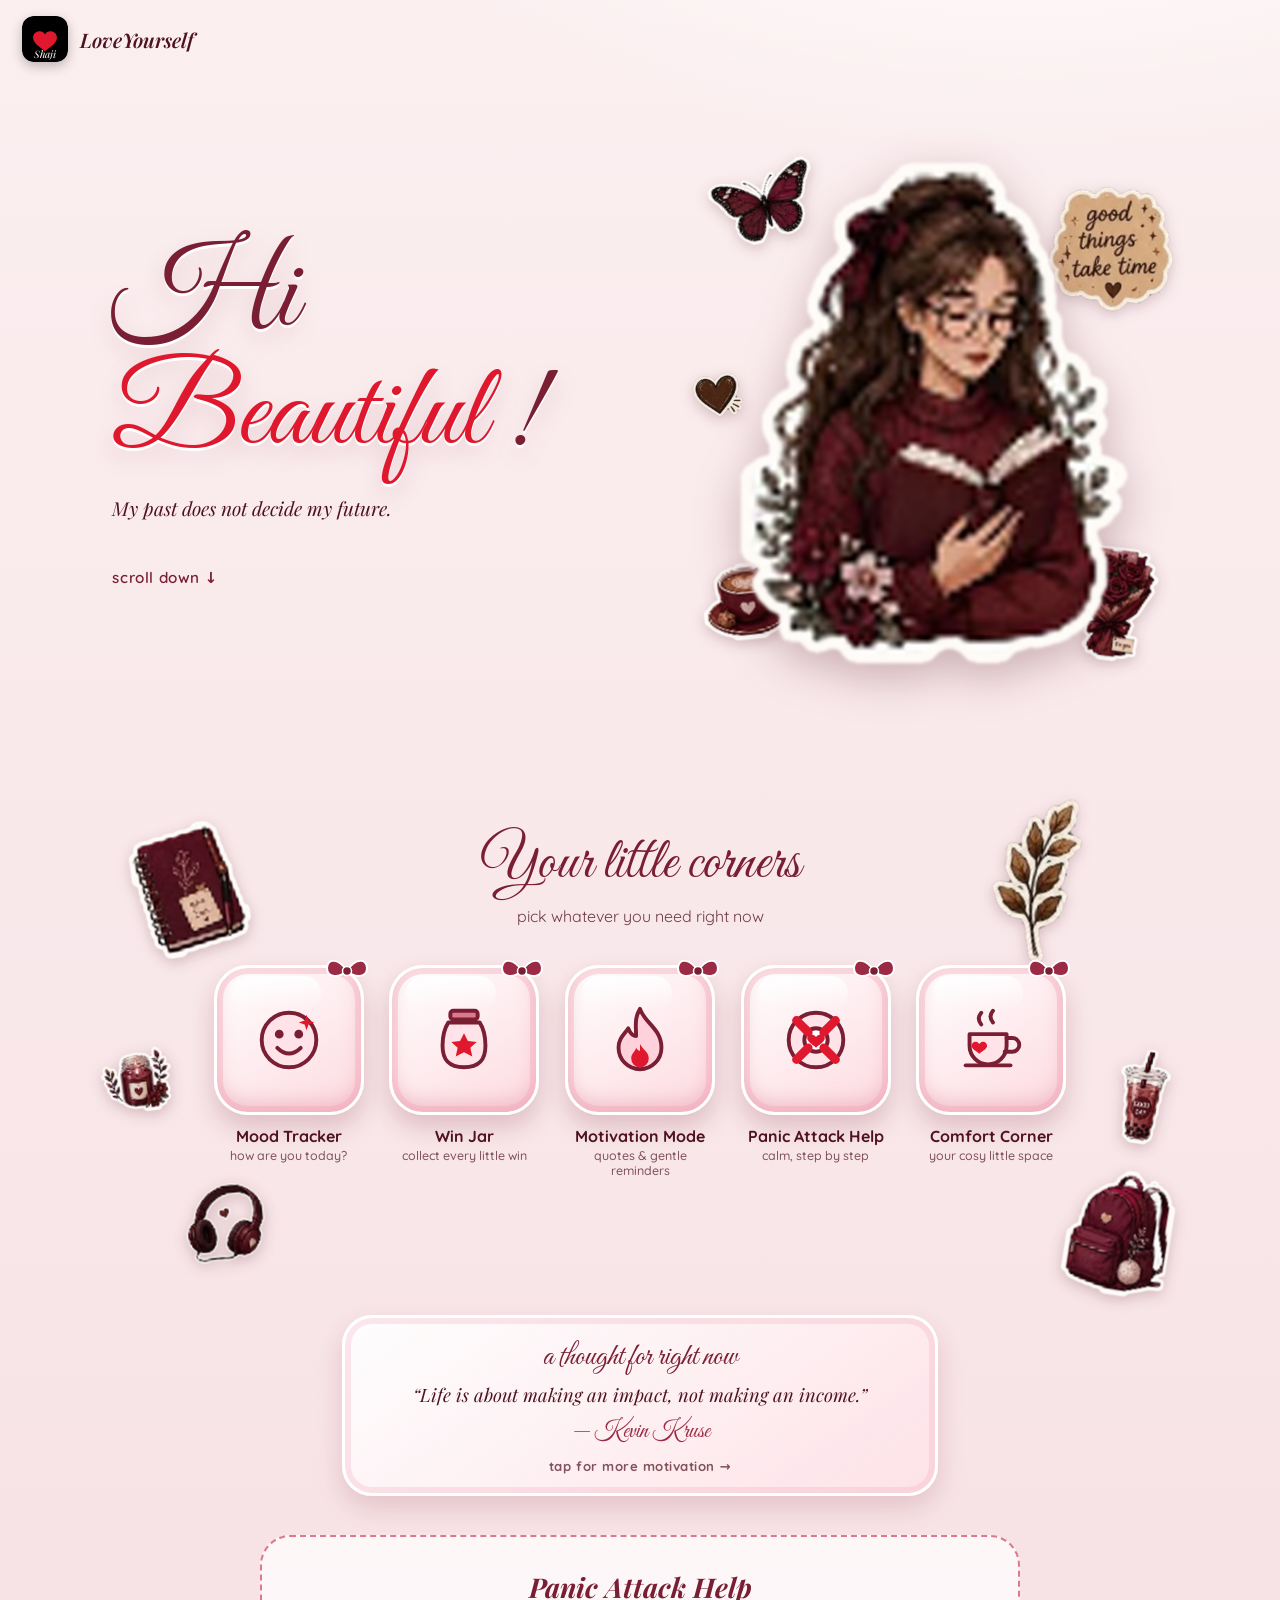
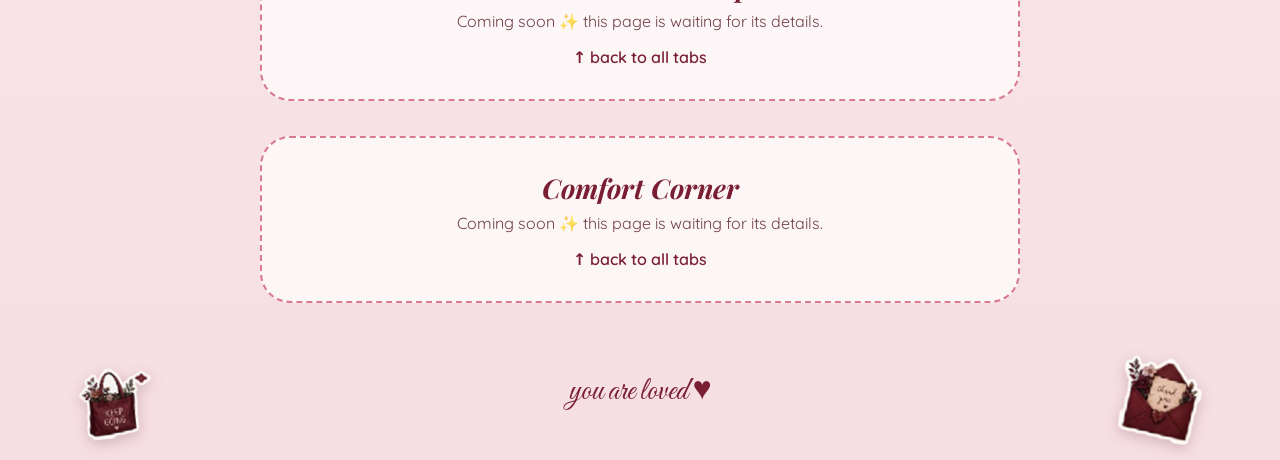
==== commit 1b53ae06: "Add files via upload" ====
--- a/index.html
+++ b/index.html
@@ -36,10 +36,10 @@
   <img class="stk d4" src="leaf.png?v=2" alt="" loading="lazy">
   <img class="stk d5" src="candle.png?v=2" alt="" loading="lazy">
   <img class="stk d6" src="boba.png?v=2" alt="" loading="lazy">
-  <div class="grid"><a class="tile" href="mood.html"><div class="glass"><svg viewBox="0 0 80 80" fill="none" stroke="#7a1f33" stroke-width="4" stroke-linecap="round"><circle cx="40" cy="40" r="28" fill="#ffe3e8"/><circle cx="30" cy="34" r="2.5" fill="#7a1f33"/><circle cx="50" cy="34" r="2.5" fill="#7a1f33"/><path d="M28 48q12 12 24 0"/><path d="M58 14l2 6 6 2-6 2-2 6-2-6-6-2 6-2z" fill="#e0182d" stroke="none"/></svg><svg class="bow" viewBox="0 0 44 30"><path d="M22 15C14 2 2 2 2 12s12 10 20 3zM22 15c8-13 20-13 20-3s-12 10-20 3z" fill="#9b2b44" stroke="#fff" stroke-width="2"/><circle cx="22" cy="15" r="4.5" fill="#7a1f33" stroke="#fff" stroke-width="1.5"/></svg></div>Mood Tracker<small>how are you today?</small></a><a class="tile" href="win.html"><div class="glass"><svg viewBox="0 0 80 80" fill="none" stroke="#7a1f33" stroke-width="4" stroke-linejoin="round" stroke-linecap="round"><rect x="26" y="10" width="28" height="9" rx="3" fill="#d97a8e"/><path d="M24 22h32c4 6 6 14 6 24 0 14-6 22-22 22S18 60 18 46c0-10 2-18 6-24z" fill="#ffe3e8"/><path d="M40 33l4 8 9 1-6.5 6 2 9-8.5-4.5L31.500 57l2-9-6.500-6 9-1z" fill="#e0182d" stroke="none"/></svg><svg class="bow" viewBox="0 0 44 30"><path d="M22 15C14 2 2 2 2 12s12 10 20 3zM22 15c8-13 20-13 20-3s-12 10-20 3z" fill="#9b2b44" stroke="#fff" stroke-width="2"/><circle cx="22" cy="15" r="4.5" fill="#7a1f33" stroke="#fff" stroke-width="1.5"/></svg></div>Win Jar<small>collect every little win</small></a><a class="tile" href="motivation.html"><div class="glass"><svg viewBox="0 0 80 80" fill="none" stroke="#7a1f33" stroke-width="4" stroke-linejoin="round" stroke-linecap="round"><path d="M40 8c4 14 22 20 22 40a22 22 0 0 1-44 0c0-10 6-14 10-20 2 6 6 8 8 8 0-10-2-18 4-28z" fill="#ffd1da"/><path d="M40 44c3 6 9 8 9 15a9 9 0 0 1-18 0c0-5 4-7 5-11 2 3 3 3 4 3z" fill="#e0182d" stroke="none"/></svg><svg class="bow" viewBox="0 0 44 30"><path d="M22 15C14 2 2 2 2 12s12 10 20 3zM22 15c8-13 20-13 20-3s-12 10-20 3z" fill="#9b2b44" stroke="#fff" stroke-width="2"/><circle cx="22" cy="15" r="4.5" fill="#7a1f33" stroke="#fff" stroke-width="1.5"/></svg></div>Motivation Mode<small>quotes &amp; gentle reminders</small></a><a class="tile" href="#panic"><div class="glass"><svg viewBox="0 0 80 80" fill="none" stroke="#7a1f33" stroke-width="4" stroke-linejoin="round" stroke-linecap="round"><circle cx="40" cy="40" r="28" fill="#ffe3e8"/><circle cx="40" cy="40" r="12" fill="#fff"/><path d="M20 20l12 12M60 20L48 32M20 60l12-12M60 60L48 48" stroke="#e0182d" stroke-width="9"/><path d="M40 46c-4-5-9-3-9 1 0 4 5 6 9 10 4-4 9-6 9-10 0-4-5-6-9-1z" fill="#e0182d" stroke="none" transform="translate(0,-9) scale(1)"/></svg><svg class="bow" viewBox="0 0 44 30"><path d="M22 15C14 2 2 2 2 12s12 10 20 3zM22 15c8-13 20-13 20-3s-12 10-20 3z" fill="#9b2b44" stroke="#fff" stroke-width="2"/><circle cx="22" cy="15" r="4.5" fill="#7a1f33" stroke="#fff" stroke-width="1.5"/></svg></div>Panic Attack Help<small>calm, step by step</small></a><a class="tile" href="#comfort"><div class="glass"><svg viewBox="0 0 80 80" fill="none" stroke="#7a1f33" stroke-width="4" stroke-linejoin="round" stroke-linecap="round"><path d="M18 34h38v12a19 19 0 0 1-38 0z" fill="#ffe3e8"/><path d="M56 38h6a7 7 0 0 1 0 14h-8" /><path d="M14 66h46" /><path d="M30 12q-5 6 0 12M42 10q-5 6 0 12" /><path d="M37 52c-3-4-8-2-8 2 0 3 4 5 8 8 4-3 8-5 8-8 0-4-5-6-8-2z" fill="#e0182d" stroke="none" transform="translate(-9,-8)"/></svg><svg class="bow" viewBox="0 0 44 30"><path d="M22 15C14 2 2 2 2 12s12 10 20 3zM22 15c8-13 20-13 20-3s-12 10-20 3z" fill="#9b2b44" stroke="#fff" stroke-width="2"/><circle cx="22" cy="15" r="4.5" fill="#7a1f33" stroke="#fff" stroke-width="1.5"/></svg></div>Comfort Corner<small>your cosy little space</small></a></div>
+  <div class="grid"><a class="tile" href="mood.html"><div class="glass"><svg viewBox="0 0 80 80" fill="none" stroke="#7a1f33" stroke-width="4" stroke-linecap="round"><circle cx="40" cy="40" r="28" fill="#ffe3e8"/><circle cx="30" cy="34" r="2.5" fill="#7a1f33"/><circle cx="50" cy="34" r="2.5" fill="#7a1f33"/><path d="M28 48q12 12 24 0"/><path d="M58 14l2 6 6 2-6 2-2 6-2-6-6-2 6-2z" fill="#e0182d" stroke="none"/></svg><svg class="bow" viewBox="0 0 44 30"><path d="M22 15C14 2 2 2 2 12s12 10 20 3zM22 15c8-13 20-13 20-3s-12 10-20 3z" fill="#9b2b44" stroke="#fff" stroke-width="2"/><circle cx="22" cy="15" r="4.5" fill="#7a1f33" stroke="#fff" stroke-width="1.5"/></svg></div>Mood Tracker<small>how are you today?</small></a><a class="tile" href="win.html"><div class="glass"><svg viewBox="0 0 80 80" fill="none" stroke="#7a1f33" stroke-width="4" stroke-linejoin="round" stroke-linecap="round"><rect x="26" y="10" width="28" height="9" rx="3" fill="#d97a8e"/><path d="M24 22h32c4 6 6 14 6 24 0 14-6 22-22 22S18 60 18 46c0-10 2-18 6-24z" fill="#ffe3e8"/><path d="M40 33l4 8 9 1-6.5 6 2 9-8.5-4.5L31.500 57l2-9-6.500-6 9-1z" fill="#e0182d" stroke="none"/></svg><svg class="bow" viewBox="0 0 44 30"><path d="M22 15C14 2 2 2 2 12s12 10 20 3zM22 15c8-13 20-13 20-3s-12 10-20 3z" fill="#9b2b44" stroke="#fff" stroke-width="2"/><circle cx="22" cy="15" r="4.5" fill="#7a1f33" stroke="#fff" stroke-width="1.5"/></svg></div>Win Jar<small>collect every little win</small></a><a class="tile" href="motivation.html"><div class="glass"><svg viewBox="0 0 80 80" fill="none" stroke="#7a1f33" stroke-width="4" stroke-linejoin="round" stroke-linecap="round"><path d="M40 8c4 14 22 20 22 40a22 22 0 0 1-44 0c0-10 6-14 10-20 2 6 6 8 8 8 0-10-2-18 4-28z" fill="#ffd1da"/><path d="M40 44c3 6 9 8 9 15a9 9 0 0 1-18 0c0-5 4-7 5-11 2 3 3 3 4 3z" fill="#e0182d" stroke="none"/></svg><svg class="bow" viewBox="0 0 44 30"><path d="M22 15C14 2 2 2 2 12s12 10 20 3zM22 15c8-13 20-13 20-3s-12 10-20 3z" fill="#9b2b44" stroke="#fff" stroke-width="2"/><circle cx="22" cy="15" r="4.5" fill="#7a1f33" stroke="#fff" stroke-width="1.5"/></svg></div>Motivation Mode<small>quotes &amp; gentle reminders</small></a><a class="tile" href="panic.html"><div class="glass"><svg viewBox="0 0 80 80" fill="none" stroke="#7a1f33" stroke-width="4" stroke-linejoin="round" stroke-linecap="round"><circle cx="40" cy="40" r="28" fill="#ffe3e8"/><circle cx="40" cy="40" r="12" fill="#fff"/><path d="M20 20l12 12M60 20L48 32M20 60l12-12M60 60L48 48" stroke="#e0182d" stroke-width="9"/><path d="M40 46c-4-5-9-3-9 1 0 4 5 6 9 10 4-4 9-6 9-10 0-4-5-6-9-1z" fill="#e0182d" stroke="none" transform="translate(0,-9) scale(1)"/></svg><svg class="bow" viewBox="0 0 44 30"><path d="M22 15C14 2 2 2 2 12s12 10 20 3zM22 15c8-13 20-13 20-3s-12 10-20 3z" fill="#9b2b44" stroke="#fff" stroke-width="2"/><circle cx="22" cy="15" r="4.5" fill="#7a1f33" stroke="#fff" stroke-width="1.5"/></svg></div>Panic Attack Help<small>calm, step by step</small></a><a class="tile" href="#comfort"><div class="glass"><svg viewBox="0 0 80 80" fill="none" stroke="#7a1f33" stroke-width="4" stroke-linejoin="round" stroke-linecap="round"><path d="M18 34h38v12a19 19 0 0 1-38 0z" fill="#ffe3e8"/><path d="M56 38h6a7 7 0 0 1 0 14h-8" /><path d="M14 66h46" /><path d="M30 12q-5 6 0 12M42 10q-5 6 0 12" /><path d="M37 52c-3-4-8-2-8 2 0 3 4 5 8 8 4-3 8-5 8-8 0-4-5-6-8-2z" fill="#e0182d" stroke="none" transform="translate(-9,-8)"/></svg><svg class="bow" viewBox="0 0 44 30"><path d="M22 15C14 2 2 2 2 12s12 10 20 3zM22 15c8-13 20-13 20-3s-12 10-20 3z" fill="#9b2b44" stroke="#fff" stroke-width="2"/><circle cx="22" cy="15" r="4.5" fill="#7a1f33" stroke="#fff" stroke-width="1.5"/></svg></div>Comfort Corner<small>your cosy little space</small></a></div>
 </section>
 <section class="thought" id="thought"><a href="motivation.html" aria-label="Open Motivation Mode"><span class="tl">a thought for right now</span><q id="tq"></q><span class="ta" id="ta"></span><span class="tm">tap for more motivation →</span></a></section>
-<section class="panel" id="panic"><h3>Panic Attack Help</h3><p>Coming soon ✨ this page is waiting for its details.</p><a href="#panic.html">↑ back to all tabs</a></section><section class="panel" id="comfort"><h3>Comfort Corner</h3><p>Coming soon ✨ this page is waiting for its details.</p><a href="#tabs">↑ back to all tabs</a></section>
+<section class="panel" id="panic"><h3>Panic Attack Help</h3><p>Coming soon ✨ this page is waiting for its details.</p><a href="#tabs">↑ back to all tabs</a></section><section class="panel" id="comfort"><h3>Comfort Corner</h3><p>Coming soon ✨ this page is waiting for its details.</p><a href="#tabs">↑ back to all tabs</a></section>
 </main>
 <footer><img class="stk f1" src="tote.png?v=2" alt="" loading="lazy"><img class="stk f2" src="letter.png?v=2" alt="" loading="lazy">you are loved ♥</footer>
 <script src="quotes.js"></script><script src="affirmations.js"></script><script src="script.js?v=2"></script>
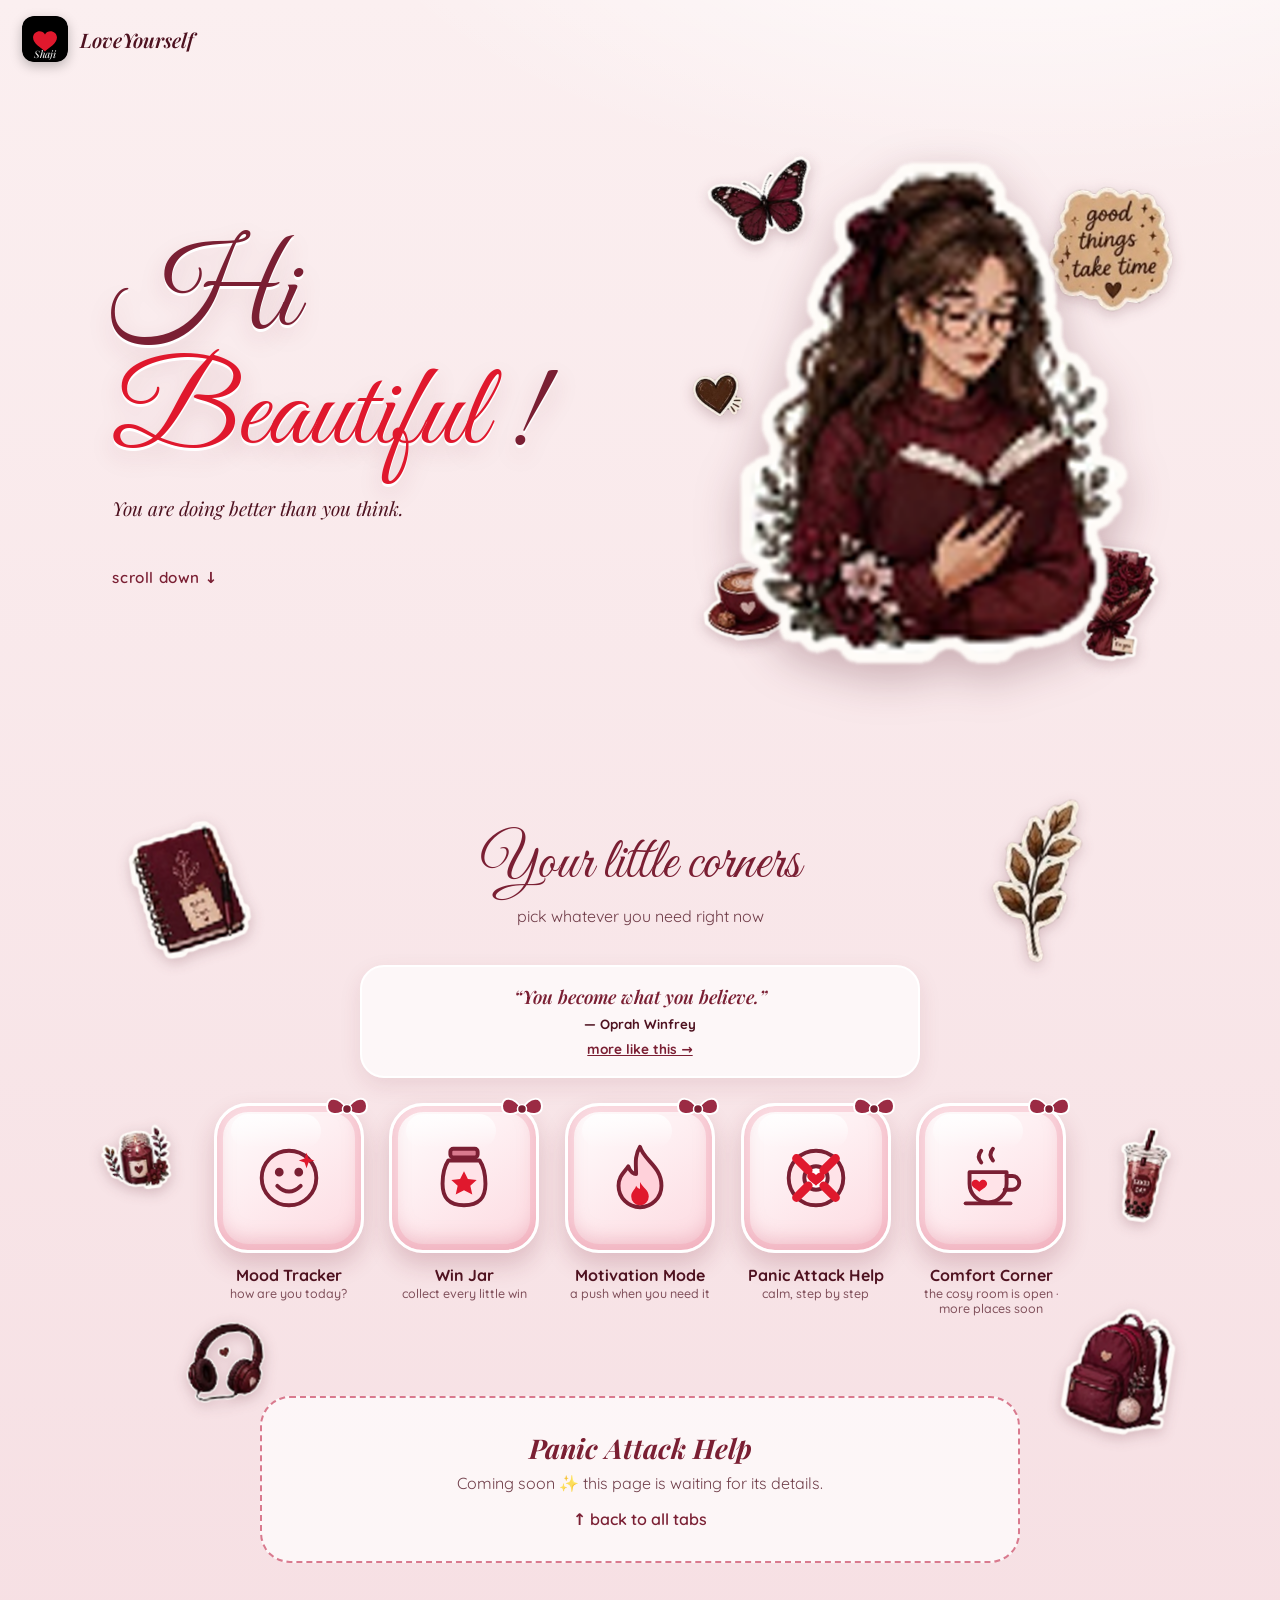
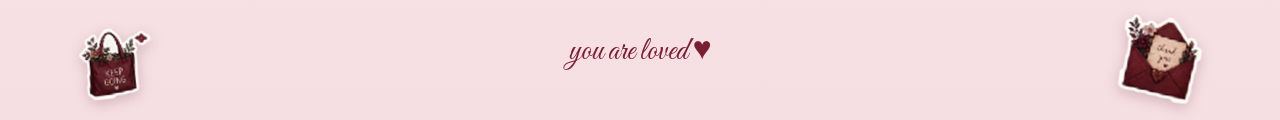
==== commit 645f2f53: "Add files via upload" ====
--- a/index.html
+++ b/index.html
@@ -2,7 +2,7 @@
 <html lang="en"><head><meta charset="utf-8">
 <meta name="viewport" content="width=device-width,initial-scale=1">
 <title>LoveYourself</title>
-<link rel="stylesheet" href="style.css?v=5"><link rel="icon" href="favicon.svg" type="image/svg+xml">
+<link rel="stylesheet" href="style.css?v=4"><link rel="icon" href="favicon.svg" type="image/svg+xml">
 <link rel="preconnect" href="https://fonts.googleapis.com"><link rel="preconnect" href="https://fonts.gstatic.com" crossorigin>
 <link href="https://fonts.googleapis.com/css2?family=Great+Vibes&family=Playfair+Display:ital,wght@0,600;1,500;1,600&family=Quicksand:wght@500;600;700&display=swap" rel="stylesheet">
 </head>
@@ -36,11 +36,13 @@
   <img class="stk d4" src="leaf.png?v=2" alt="" loading="lazy">
   <img class="stk d5" src="candle.png?v=2" alt="" loading="lazy">
   <img class="stk d6" src="boba.png?v=2" alt="" loading="lazy">
-  <div class="grid"><a class="tile" href="mood.html"><div class="glass"><svg viewBox="0 0 80 80" fill="none" stroke="#7a1f33" stroke-width="4" stroke-linecap="round"><circle cx="40" cy="40" r="28" fill="#ffe3e8"/><circle cx="30" cy="34" r="2.5" fill="#7a1f33"/><circle cx="50" cy="34" r="2.5" fill="#7a1f33"/><path d="M28 48q12 12 24 0"/><path d="M58 14l2 6 6 2-6 2-2 6-2-6-6-2 6-2z" fill="#e0182d" stroke="none"/></svg><svg class="bow" viewBox="0 0 44 30"><path d="M22 15C14 2 2 2 2 12s12 10 20 3zM22 15c8-13 20-13 20-3s-12 10-20 3z" fill="#9b2b44" stroke="#fff" stroke-width="2"/><circle cx="22" cy="15" r="4.5" fill="#7a1f33" stroke="#fff" stroke-width="1.5"/></svg></div>Mood Tracker<small>how are you today?</small></a><a class="tile" href="win.html"><div class="glass"><svg viewBox="0 0 80 80" fill="none" stroke="#7a1f33" stroke-width="4" stroke-linejoin="round" stroke-linecap="round"><rect x="26" y="10" width="28" height="9" rx="3" fill="#d97a8e"/><path d="M24 22h32c4 6 6 14 6 24 0 14-6 22-22 22S18 60 18 46c0-10 2-18 6-24z" fill="#ffe3e8"/><path d="M40 33l4 8 9 1-6.5 6 2 9-8.5-4.5L31.500 57l2-9-6.500-6 9-1z" fill="#e0182d" stroke="none"/></svg><svg class="bow" viewBox="0 0 44 30"><path d="M22 15C14 2 2 2 2 12s12 10 20 3zM22 15c8-13 20-13 20-3s-12 10-20 3z" fill="#9b2b44" stroke="#fff" stroke-width="2"/><circle cx="22" cy="15" r="4.5" fill="#7a1f33" stroke="#fff" stroke-width="1.5"/></svg></div>Win Jar<small>collect every little win</small></a><a class="tile" href="motivation.html"><div class="glass"><svg viewBox="0 0 80 80" fill="none" stroke="#7a1f33" stroke-width="4" stroke-linejoin="round" stroke-linecap="round"><path d="M40 8c4 14 22 20 22 40a22 22 0 0 1-44 0c0-10 6-14 10-20 2 6 6 8 8 8 0-10-2-18 4-28z" fill="#ffd1da"/><path d="M40 44c3 6 9 8 9 15a9 9 0 0 1-18 0c0-5 4-7 5-11 2 3 3 3 4 3z" fill="#e0182d" stroke="none"/></svg><svg class="bow" viewBox="0 0 44 30"><path d="M22 15C14 2 2 2 2 12s12 10 20 3zM22 15c8-13 20-13 20-3s-12 10-20 3z" fill="#9b2b44" stroke="#fff" stroke-width="2"/><circle cx="22" cy="15" r="4.5" fill="#7a1f33" stroke="#fff" stroke-width="1.5"/></svg></div>Motivation Mode<small>quotes &amp; gentle reminders</small></a><a class="tile" href="panic.html"><div class="glass"><svg viewBox="0 0 80 80" fill="none" stroke="#7a1f33" stroke-width="4" stroke-linejoin="round" stroke-linecap="round"><circle cx="40" cy="40" r="28" fill="#ffe3e8"/><circle cx="40" cy="40" r="12" fill="#fff"/><path d="M20 20l12 12M60 20L48 32M20 60l12-12M60 60L48 48" stroke="#e0182d" stroke-width="9"/><path d="M40 46c-4-5-9-3-9 1 0 4 5 6 9 10 4-4 9-6 9-10 0-4-5-6-9-1z" fill="#e0182d" stroke="none" transform="translate(0,-9) scale(1)"/></svg><svg class="bow" viewBox="0 0 44 30"><path d="M22 15C14 2 2 2 2 12s12 10 20 3zM22 15c8-13 20-13 20-3s-12 10-20 3z" fill="#9b2b44" stroke="#fff" stroke-width="2"/><circle cx="22" cy="15" r="4.5" fill="#7a1f33" stroke="#fff" stroke-width="1.5"/></svg></div>Panic Attack Help<small>calm, step by step</small></a><a class="tile" href="#comfort"><div class="glass"><svg viewBox="0 0 80 80" fill="none" stroke="#7a1f33" stroke-width="4" stroke-linejoin="round" stroke-linecap="round"><path d="M18 34h38v12a19 19 0 0 1-38 0z" fill="#ffe3e8"/><path d="M56 38h6a7 7 0 0 1 0 14h-8" /><path d="M14 66h46" /><path d="M30 12q-5 6 0 12M42 10q-5 6 0 12" /><path d="M37 52c-3-4-8-2-8 2 0 3 4 5 8 8 4-3 8-5 8-8 0-4-5-6-8-2z" fill="#e0182d" stroke="none" transform="translate(-9,-8)"/></svg><svg class="bow" viewBox="0 0 44 30"><path d="M22 15C14 2 2 2 2 12s12 10 20 3zM22 15c8-13 20-13 20-3s-12 10-20 3z" fill="#9b2b44" stroke="#fff" stroke-width="2"/><circle cx="22" cy="15" r="4.5" fill="#7a1f33" stroke="#fff" stroke-width="1.5"/></svg></div>Comfort Corner<small>your cosy little space</small></a></div>
+  <div class="hq" id="hq"><q id="hqq"></q><small id="hqa"></small><a href="motivation.html">more like this →</a></div>
+<style>.hq{max-width:560px;margin:0 auto 1.6rem;padding:1.1rem 1.4rem;text-align:center;border-radius:24px;background:rgba(255,255,255,.7);border:2px solid #fff;box-shadow:0 8px 22px rgba(122,31,51,.1)}.hq q{display:block;font:italic 600 1.15rem 'Playfair Display',serif;color:#7a1f33;quotes:'“' '”'}.hq small{display:block;margin:.4rem 0;font-weight:700;color:#4e1220}.hq a{font-size:.85rem;color:#7a1f33;font-weight:700}</style>
+<script src="quotes.js"></script><script>(function(){var s=LYQUOTES.filter(function(x){return x.q.length<140}),d=new Date(),i=(d.getFullYear()*400+d.getMonth()*31+d.getDate())%s.length;document.getElementById('hqq').textContent=s[i].q;document.getElementById('hqa').textContent='— '+s[i].a})()</script>
+<div class="grid"><a class="tile" href="mood.html"><div class="glass"><svg viewBox="0 0 80 80" fill="none" stroke="#7a1f33" stroke-width="4" stroke-linecap="round"><circle cx="40" cy="40" r="28" fill="#ffe3e8"/><circle cx="30" cy="34" r="2.5" fill="#7a1f33"/><circle cx="50" cy="34" r="2.5" fill="#7a1f33"/><path d="M28 48q12 12 24 0"/><path d="M58 14l2 6 6 2-6 2-2 6-2-6-6-2 6-2z" fill="#e0182d" stroke="none"/></svg><svg class="bow" viewBox="0 0 44 30"><path d="M22 15C14 2 2 2 2 12s12 10 20 3zM22 15c8-13 20-13 20-3s-12 10-20 3z" fill="#9b2b44" stroke="#fff" stroke-width="2"/><circle cx="22" cy="15" r="4.5" fill="#7a1f33" stroke="#fff" stroke-width="1.5"/></svg></div>Mood Tracker<small>how are you today?</small></a><a class="tile" href="win.html"><div class="glass"><svg viewBox="0 0 80 80" fill="none" stroke="#7a1f33" stroke-width="4" stroke-linejoin="round" stroke-linecap="round"><rect x="26" y="10" width="28" height="9" rx="3" fill="#d97a8e"/><path d="M24 22h32c4 6 6 14 6 24 0 14-6 22-22 22S18 60 18 46c0-10 2-18 6-24z" fill="#ffe3e8"/><path d="M40 33l4 8 9 1-6.5 6 2 9-8.5-4.5L31.500 57l2-9-6.500-6 9-1z" fill="#e0182d" stroke="none"/></svg><svg class="bow" viewBox="0 0 44 30"><path d="M22 15C14 2 2 2 2 12s12 10 20 3zM22 15c8-13 20-13 20-3s-12 10-20 3z" fill="#9b2b44" stroke="#fff" stroke-width="2"/><circle cx="22" cy="15" r="4.5" fill="#7a1f33" stroke="#fff" stroke-width="1.5"/></svg></div>Win Jar<small>collect every little win</small></a><a class="tile" href="motivation.html"><div class="glass"><svg viewBox="0 0 80 80" fill="none" stroke="#7a1f33" stroke-width="4" stroke-linejoin="round" stroke-linecap="round"><path d="M40 8c4 14 22 20 22 40a22 22 0 0 1-44 0c0-10 6-14 10-20 2 6 6 8 8 8 0-10-2-18 4-28z" fill="#ffd1da"/><path d="M40 44c3 6 9 8 9 15a9 9 0 0 1-18 0c0-5 4-7 5-11 2 3 3 3 4 3z" fill="#e0182d" stroke="none"/></svg><svg class="bow" viewBox="0 0 44 30"><path d="M22 15C14 2 2 2 2 12s12 10 20 3zM22 15c8-13 20-13 20-3s-12 10-20 3z" fill="#9b2b44" stroke="#fff" stroke-width="2"/><circle cx="22" cy="15" r="4.5" fill="#7a1f33" stroke="#fff" stroke-width="1.5"/></svg></div>Motivation Mode<small>a push when you need it</small></a><a class="tile" href="#panic"><div class="glass"><svg viewBox="0 0 80 80" fill="none" stroke="#7a1f33" stroke-width="4" stroke-linejoin="round" stroke-linecap="round"><circle cx="40" cy="40" r="28" fill="#ffe3e8"/><circle cx="40" cy="40" r="12" fill="#fff"/><path d="M20 20l12 12M60 20L48 32M20 60l12-12M60 60L48 48" stroke="#e0182d" stroke-width="9"/><path d="M40 46c-4-5-9-3-9 1 0 4 5 6 9 10 4-4 9-6 9-10 0-4-5-6-9-1z" fill="#e0182d" stroke="none" transform="translate(0,-9) scale(1)"/></svg><svg class="bow" viewBox="0 0 44 30"><path d="M22 15C14 2 2 2 2 12s12 10 20 3zM22 15c8-13 20-13 20-3s-12 10-20 3z" fill="#9b2b44" stroke="#fff" stroke-width="2"/><circle cx="22" cy="15" r="4.5" fill="#7a1f33" stroke="#fff" stroke-width="1.5"/></svg></div>Panic Attack Help<small>calm, step by step</small></a><a class="tile" href="comfort.html"><div class="glass"><svg viewBox="0 0 80 80" fill="none" stroke="#7a1f33" stroke-width="4" stroke-linejoin="round" stroke-linecap="round"><path d="M18 34h38v12a19 19 0 0 1-38 0z" fill="#ffe3e8"/><path d="M56 38h6a7 7 0 0 1 0 14h-8" /><path d="M14 66h46" /><path d="M30 12q-5 6 0 12M42 10q-5 6 0 12" /><path d="M37 52c-3-4-8-2-8 2 0 3 4 5 8 8 4-3 8-5 8-8 0-4-5-6-8-2z" fill="#e0182d" stroke="none" transform="translate(-9,-8)"/></svg><svg class="bow" viewBox="0 0 44 30"><path d="M22 15C14 2 2 2 2 12s12 10 20 3zM22 15c8-13 20-13 20-3s-12 10-20 3z" fill="#9b2b44" stroke="#fff" stroke-width="2"/><circle cx="22" cy="15" r="4.5" fill="#7a1f33" stroke="#fff" stroke-width="1.5"/></svg></div>Comfort Corner<small>the cosy room is open · more places soon</small></a></div>
 </section>
-<section class="thought" id="thought"><a href="motivation.html" aria-label="Open Motivation Mode"><span class="tl">a thought for right now</span><q id="tq"></q><span class="ta" id="ta"></span><span class="tm">tap for more motivation →</span></a></section>
-<section class="panel" id="panic"><h3>Panic Attack Help</h3><p>Coming soon ✨ this page is waiting for its details.</p><a href="#tabs">↑ back to all tabs</a></section><section class="panel" id="comfort"><h3>Comfort Corner</h3><p>Coming soon ✨ this page is waiting for its details.</p><a href="#tabs">↑ back to all tabs</a></section>
+<section class="panel" id="panic"><h3>Panic Attack Help</h3><p>Coming soon ✨ this page is waiting for its details.</p><a href="#tabs">↑ back to all tabs</a></section>
 </main>
 <footer><img class="stk f1" src="tote.png?v=2" alt="" loading="lazy"><img class="stk f2" src="letter.png?v=2" alt="" loading="lazy">you are loved ♥</footer>
-<script src="quotes.js"></script><script src="affirmations.js"></script><script src="script.js?v=2"></script>
-</body></html>
+<script src="script.js"></script>
+</body></html>
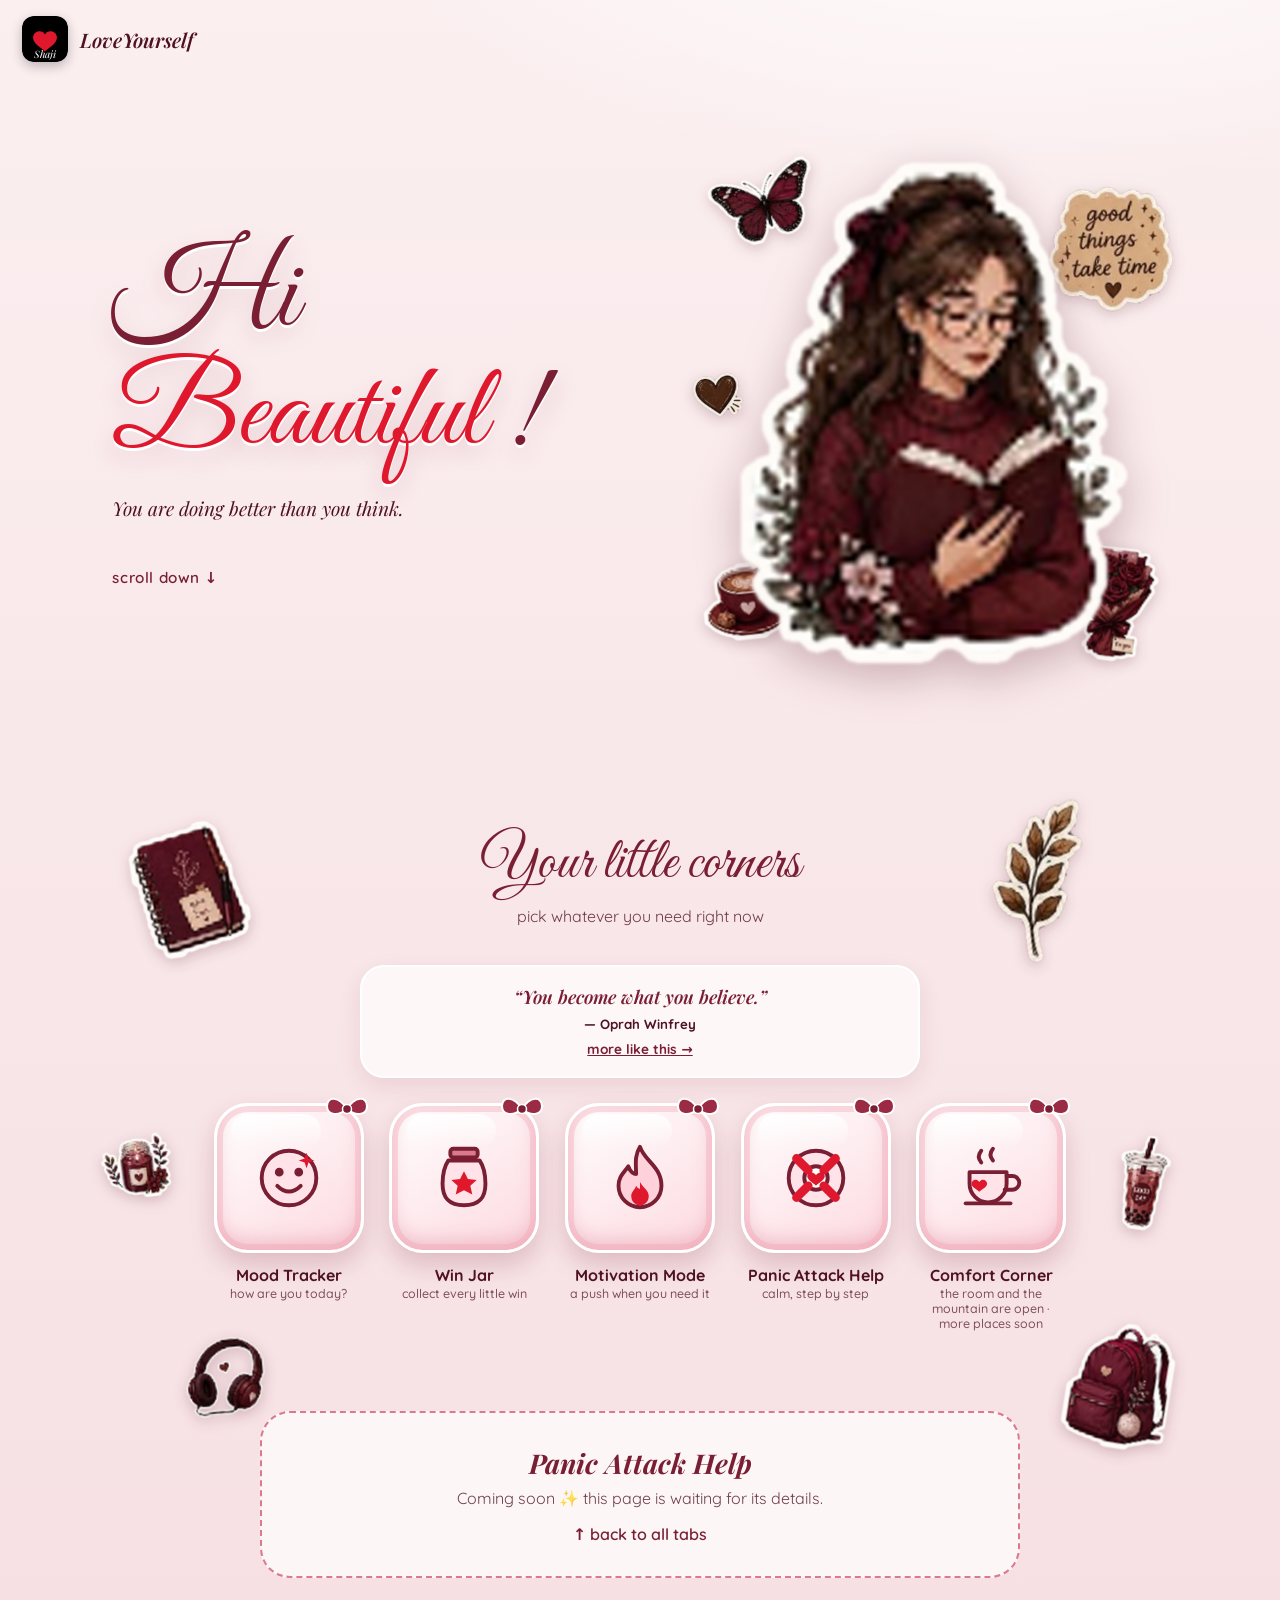
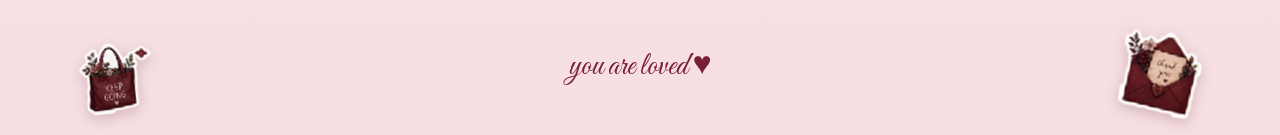
==== commit d441aff5: "Add files via upload" ====
--- a/index.html
+++ b/index.html
@@ -39,7 +39,7 @@
   <div class="hq" id="hq"><q id="hqq"></q><small id="hqa"></small><a href="motivation.html">more like this →</a></div>
 <style>.hq{max-width:560px;margin:0 auto 1.6rem;padding:1.1rem 1.4rem;text-align:center;border-radius:24px;background:rgba(255,255,255,.7);border:2px solid #fff;box-shadow:0 8px 22px rgba(122,31,51,.1)}.hq q{display:block;font:italic 600 1.15rem 'Playfair Display',serif;color:#7a1f33;quotes:'“' '”'}.hq small{display:block;margin:.4rem 0;font-weight:700;color:#4e1220}.hq a{font-size:.85rem;color:#7a1f33;font-weight:700}</style>
 <script src="quotes.js"></script><script>(function(){var s=LYQUOTES.filter(function(x){return x.q.length<140}),d=new Date(),i=(d.getFullYear()*400+d.getMonth()*31+d.getDate())%s.length;document.getElementById('hqq').textContent=s[i].q;document.getElementById('hqa').textContent='— '+s[i].a})()</script>
-<div class="grid"><a class="tile" href="mood.html"><div class="glass"><svg viewBox="0 0 80 80" fill="none" stroke="#7a1f33" stroke-width="4" stroke-linecap="round"><circle cx="40" cy="40" r="28" fill="#ffe3e8"/><circle cx="30" cy="34" r="2.5" fill="#7a1f33"/><circle cx="50" cy="34" r="2.5" fill="#7a1f33"/><path d="M28 48q12 12 24 0"/><path d="M58 14l2 6 6 2-6 2-2 6-2-6-6-2 6-2z" fill="#e0182d" stroke="none"/></svg><svg class="bow" viewBox="0 0 44 30"><path d="M22 15C14 2 2 2 2 12s12 10 20 3zM22 15c8-13 20-13 20-3s-12 10-20 3z" fill="#9b2b44" stroke="#fff" stroke-width="2"/><circle cx="22" cy="15" r="4.5" fill="#7a1f33" stroke="#fff" stroke-width="1.5"/></svg></div>Mood Tracker<small>how are you today?</small></a><a class="tile" href="win.html"><div class="glass"><svg viewBox="0 0 80 80" fill="none" stroke="#7a1f33" stroke-width="4" stroke-linejoin="round" stroke-linecap="round"><rect x="26" y="10" width="28" height="9" rx="3" fill="#d97a8e"/><path d="M24 22h32c4 6 6 14 6 24 0 14-6 22-22 22S18 60 18 46c0-10 2-18 6-24z" fill="#ffe3e8"/><path d="M40 33l4 8 9 1-6.5 6 2 9-8.5-4.5L31.500 57l2-9-6.500-6 9-1z" fill="#e0182d" stroke="none"/></svg><svg class="bow" viewBox="0 0 44 30"><path d="M22 15C14 2 2 2 2 12s12 10 20 3zM22 15c8-13 20-13 20-3s-12 10-20 3z" fill="#9b2b44" stroke="#fff" stroke-width="2"/><circle cx="22" cy="15" r="4.5" fill="#7a1f33" stroke="#fff" stroke-width="1.5"/></svg></div>Win Jar<small>collect every little win</small></a><a class="tile" href="motivation.html"><div class="glass"><svg viewBox="0 0 80 80" fill="none" stroke="#7a1f33" stroke-width="4" stroke-linejoin="round" stroke-linecap="round"><path d="M40 8c4 14 22 20 22 40a22 22 0 0 1-44 0c0-10 6-14 10-20 2 6 6 8 8 8 0-10-2-18 4-28z" fill="#ffd1da"/><path d="M40 44c3 6 9 8 9 15a9 9 0 0 1-18 0c0-5 4-7 5-11 2 3 3 3 4 3z" fill="#e0182d" stroke="none"/></svg><svg class="bow" viewBox="0 0 44 30"><path d="M22 15C14 2 2 2 2 12s12 10 20 3zM22 15c8-13 20-13 20-3s-12 10-20 3z" fill="#9b2b44" stroke="#fff" stroke-width="2"/><circle cx="22" cy="15" r="4.5" fill="#7a1f33" stroke="#fff" stroke-width="1.5"/></svg></div>Motivation Mode<small>a push when you need it</small></a><a class="tile" href="#panic"><div class="glass"><svg viewBox="0 0 80 80" fill="none" stroke="#7a1f33" stroke-width="4" stroke-linejoin="round" stroke-linecap="round"><circle cx="40" cy="40" r="28" fill="#ffe3e8"/><circle cx="40" cy="40" r="12" fill="#fff"/><path d="M20 20l12 12M60 20L48 32M20 60l12-12M60 60L48 48" stroke="#e0182d" stroke-width="9"/><path d="M40 46c-4-5-9-3-9 1 0 4 5 6 9 10 4-4 9-6 9-10 0-4-5-6-9-1z" fill="#e0182d" stroke="none" transform="translate(0,-9) scale(1)"/></svg><svg class="bow" viewBox="0 0 44 30"><path d="M22 15C14 2 2 2 2 12s12 10 20 3zM22 15c8-13 20-13 20-3s-12 10-20 3z" fill="#9b2b44" stroke="#fff" stroke-width="2"/><circle cx="22" cy="15" r="4.5" fill="#7a1f33" stroke="#fff" stroke-width="1.5"/></svg></div>Panic Attack Help<small>calm, step by step</small></a><a class="tile" href="comfort.html"><div class="glass"><svg viewBox="0 0 80 80" fill="none" stroke="#7a1f33" stroke-width="4" stroke-linejoin="round" stroke-linecap="round"><path d="M18 34h38v12a19 19 0 0 1-38 0z" fill="#ffe3e8"/><path d="M56 38h6a7 7 0 0 1 0 14h-8" /><path d="M14 66h46" /><path d="M30 12q-5 6 0 12M42 10q-5 6 0 12" /><path d="M37 52c-3-4-8-2-8 2 0 3 4 5 8 8 4-3 8-5 8-8 0-4-5-6-8-2z" fill="#e0182d" stroke="none" transform="translate(-9,-8)"/></svg><svg class="bow" viewBox="0 0 44 30"><path d="M22 15C14 2 2 2 2 12s12 10 20 3zM22 15c8-13 20-13 20-3s-12 10-20 3z" fill="#9b2b44" stroke="#fff" stroke-width="2"/><circle cx="22" cy="15" r="4.5" fill="#7a1f33" stroke="#fff" stroke-width="1.5"/></svg></div>Comfort Corner<small>the cosy room is open · more places soon</small></a></div>
+<div class="grid"><a class="tile" href="mood.html"><div class="glass"><svg viewBox="0 0 80 80" fill="none" stroke="#7a1f33" stroke-width="4" stroke-linecap="round"><circle cx="40" cy="40" r="28" fill="#ffe3e8"/><circle cx="30" cy="34" r="2.5" fill="#7a1f33"/><circle cx="50" cy="34" r="2.5" fill="#7a1f33"/><path d="M28 48q12 12 24 0"/><path d="M58 14l2 6 6 2-6 2-2 6-2-6-6-2 6-2z" fill="#e0182d" stroke="none"/></svg><svg class="bow" viewBox="0 0 44 30"><path d="M22 15C14 2 2 2 2 12s12 10 20 3zM22 15c8-13 20-13 20-3s-12 10-20 3z" fill="#9b2b44" stroke="#fff" stroke-width="2"/><circle cx="22" cy="15" r="4.5" fill="#7a1f33" stroke="#fff" stroke-width="1.5"/></svg></div>Mood Tracker<small>how are you today?</small></a><a class="tile" href="win.html"><div class="glass"><svg viewBox="0 0 80 80" fill="none" stroke="#7a1f33" stroke-width="4" stroke-linejoin="round" stroke-linecap="round"><rect x="26" y="10" width="28" height="9" rx="3" fill="#d97a8e"/><path d="M24 22h32c4 6 6 14 6 24 0 14-6 22-22 22S18 60 18 46c0-10 2-18 6-24z" fill="#ffe3e8"/><path d="M40 33l4 8 9 1-6.5 6 2 9-8.5-4.5L31.500 57l2-9-6.500-6 9-1z" fill="#e0182d" stroke="none"/></svg><svg class="bow" viewBox="0 0 44 30"><path d="M22 15C14 2 2 2 2 12s12 10 20 3zM22 15c8-13 20-13 20-3s-12 10-20 3z" fill="#9b2b44" stroke="#fff" stroke-width="2"/><circle cx="22" cy="15" r="4.5" fill="#7a1f33" stroke="#fff" stroke-width="1.5"/></svg></div>Win Jar<small>collect every little win</small></a><a class="tile" href="motivation.html"><div class="glass"><svg viewBox="0 0 80 80" fill="none" stroke="#7a1f33" stroke-width="4" stroke-linejoin="round" stroke-linecap="round"><path d="M40 8c4 14 22 20 22 40a22 22 0 0 1-44 0c0-10 6-14 10-20 2 6 6 8 8 8 0-10-2-18 4-28z" fill="#ffd1da"/><path d="M40 44c3 6 9 8 9 15a9 9 0 0 1-18 0c0-5 4-7 5-11 2 3 3 3 4 3z" fill="#e0182d" stroke="none"/></svg><svg class="bow" viewBox="0 0 44 30"><path d="M22 15C14 2 2 2 2 12s12 10 20 3zM22 15c8-13 20-13 20-3s-12 10-20 3z" fill="#9b2b44" stroke="#fff" stroke-width="2"/><circle cx="22" cy="15" r="4.5" fill="#7a1f33" stroke="#fff" stroke-width="1.5"/></svg></div>Motivation Mode<small>a push when you need it</small></a><a class="tile" href="#panic"><div class="glass"><svg viewBox="0 0 80 80" fill="none" stroke="#7a1f33" stroke-width="4" stroke-linejoin="round" stroke-linecap="round"><circle cx="40" cy="40" r="28" fill="#ffe3e8"/><circle cx="40" cy="40" r="12" fill="#fff"/><path d="M20 20l12 12M60 20L48 32M20 60l12-12M60 60L48 48" stroke="#e0182d" stroke-width="9"/><path d="M40 46c-4-5-9-3-9 1 0 4 5 6 9 10 4-4 9-6 9-10 0-4-5-6-9-1z" fill="#e0182d" stroke="none" transform="translate(0,-9) scale(1)"/></svg><svg class="bow" viewBox="0 0 44 30"><path d="M22 15C14 2 2 2 2 12s12 10 20 3zM22 15c8-13 20-13 20-3s-12 10-20 3z" fill="#9b2b44" stroke="#fff" stroke-width="2"/><circle cx="22" cy="15" r="4.5" fill="#7a1f33" stroke="#fff" stroke-width="1.5"/></svg></div>Panic Attack Help<small>calm, step by step</small></a><a class="tile" href="comfort.html"><div class="glass"><svg viewBox="0 0 80 80" fill="none" stroke="#7a1f33" stroke-width="4" stroke-linejoin="round" stroke-linecap="round"><path d="M18 34h38v12a19 19 0 0 1-38 0z" fill="#ffe3e8"/><path d="M56 38h6a7 7 0 0 1 0 14h-8" /><path d="M14 66h46" /><path d="M30 12q-5 6 0 12M42 10q-5 6 0 12" /><path d="M37 52c-3-4-8-2-8 2 0 3 4 5 8 8 4-3 8-5 8-8 0-4-5-6-8-2z" fill="#e0182d" stroke="none" transform="translate(-9,-8)"/></svg><svg class="bow" viewBox="0 0 44 30"><path d="M22 15C14 2 2 2 2 12s12 10 20 3zM22 15c8-13 20-13 20-3s-12 10-20 3z" fill="#9b2b44" stroke="#fff" stroke-width="2"/><circle cx="22" cy="15" r="4.5" fill="#7a1f33" stroke="#fff" stroke-width="1.5"/></svg></div>Comfort Corner<small>the room and the mountain are open · more places soon</small></a></div>
 </section>
 <section class="panel" id="panic"><h3>Panic Attack Help</h3><p>Coming soon ✨ this page is waiting for its details.</p><a href="#tabs">↑ back to all tabs</a></section>
 </main>
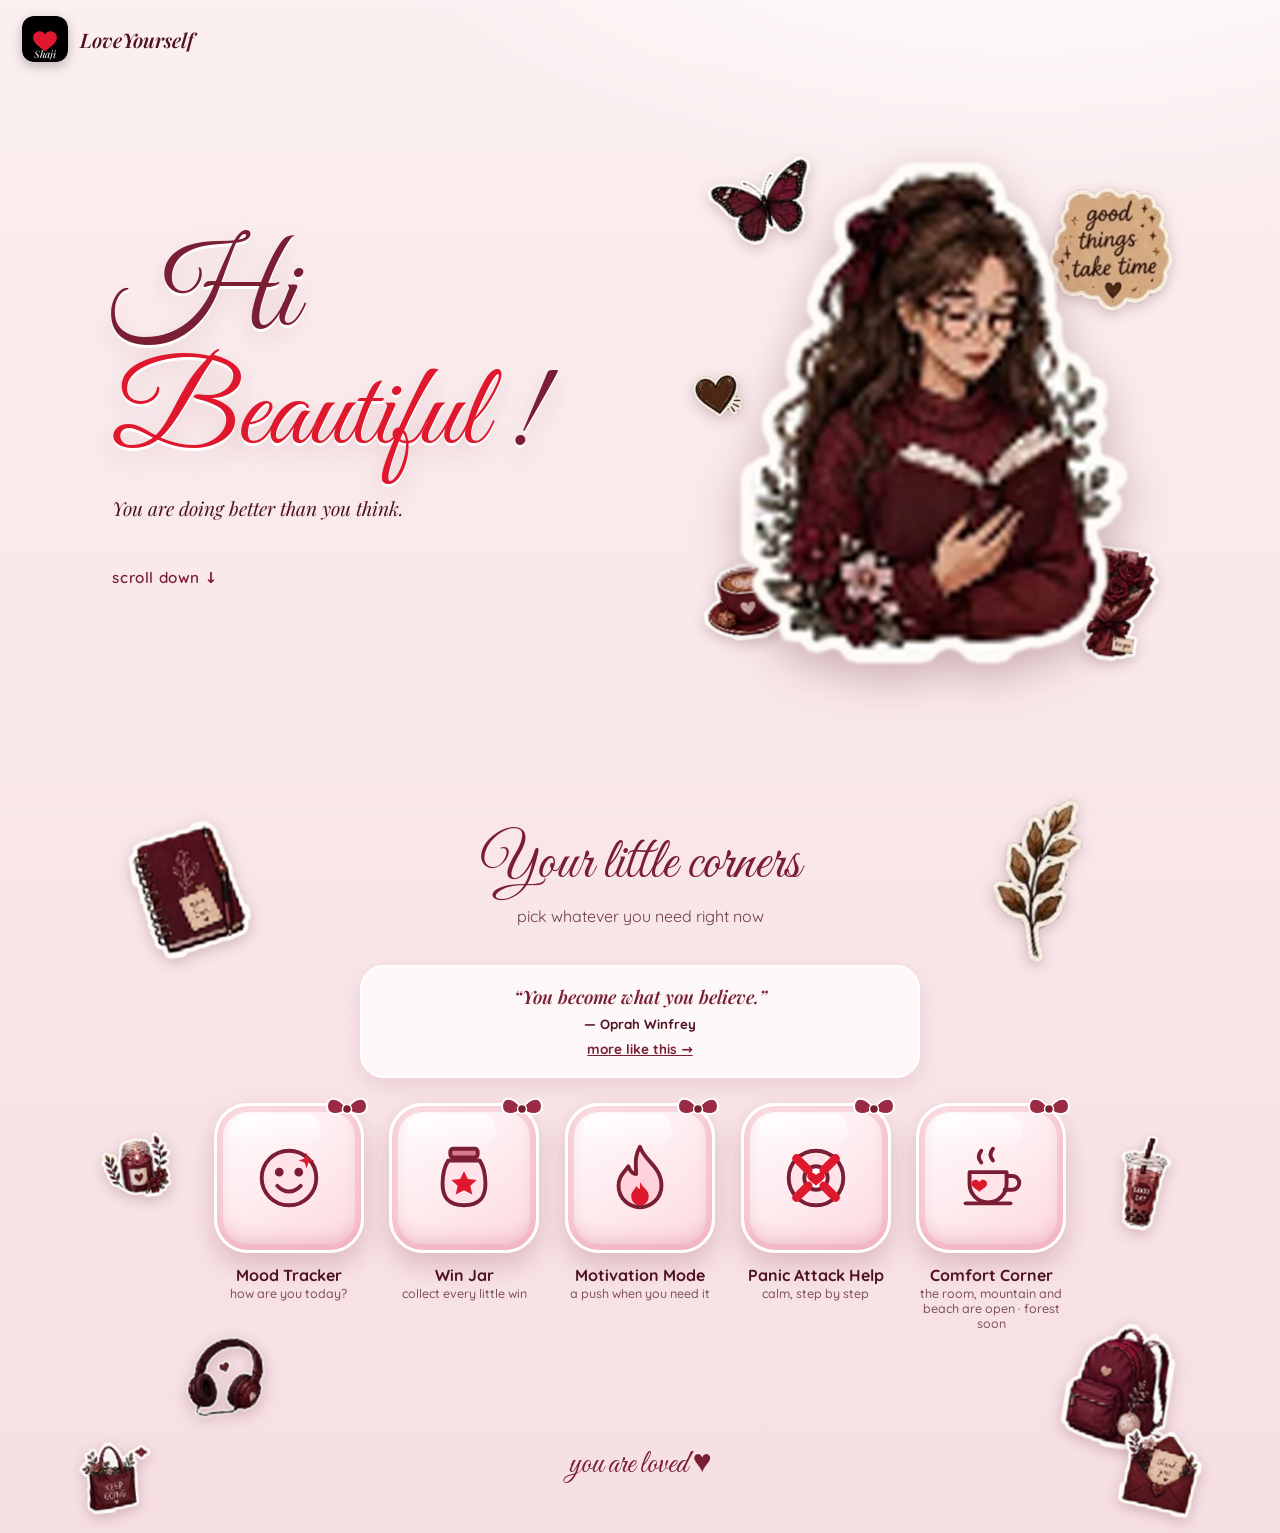
==== commit de07634d: "Add files via upload" ====
--- a/index.html
+++ b/index.html
@@ -39,9 +39,9 @@
   <div class="hq" id="hq"><q id="hqq"></q><small id="hqa"></small><a href="motivation.html">more like this →</a></div>
 <style>.hq{max-width:560px;margin:0 auto 1.6rem;padding:1.1rem 1.4rem;text-align:center;border-radius:24px;background:rgba(255,255,255,.7);border:2px solid #fff;box-shadow:0 8px 22px rgba(122,31,51,.1)}.hq q{display:block;font:italic 600 1.15rem 'Playfair Display',serif;color:#7a1f33;quotes:'“' '”'}.hq small{display:block;margin:.4rem 0;font-weight:700;color:#4e1220}.hq a{font-size:.85rem;color:#7a1f33;font-weight:700}</style>
 <script src="quotes.js"></script><script>(function(){var s=LYQUOTES.filter(function(x){return x.q.length<140}),d=new Date(),i=(d.getFullYear()*400+d.getMonth()*31+d.getDate())%s.length;document.getElementById('hqq').textContent=s[i].q;document.getElementById('hqa').textContent='— '+s[i].a})()</script>
-<div class="grid"><a class="tile" href="mood.html"><div class="glass"><svg viewBox="0 0 80 80" fill="none" stroke="#7a1f33" stroke-width="4" stroke-linecap="round"><circle cx="40" cy="40" r="28" fill="#ffe3e8"/><circle cx="30" cy="34" r="2.5" fill="#7a1f33"/><circle cx="50" cy="34" r="2.5" fill="#7a1f33"/><path d="M28 48q12 12 24 0"/><path d="M58 14l2 6 6 2-6 2-2 6-2-6-6-2 6-2z" fill="#e0182d" stroke="none"/></svg><svg class="bow" viewBox="0 0 44 30"><path d="M22 15C14 2 2 2 2 12s12 10 20 3zM22 15c8-13 20-13 20-3s-12 10-20 3z" fill="#9b2b44" stroke="#fff" stroke-width="2"/><circle cx="22" cy="15" r="4.5" fill="#7a1f33" stroke="#fff" stroke-width="1.5"/></svg></div>Mood Tracker<small>how are you today?</small></a><a class="tile" href="win.html"><div class="glass"><svg viewBox="0 0 80 80" fill="none" stroke="#7a1f33" stroke-width="4" stroke-linejoin="round" stroke-linecap="round"><rect x="26" y="10" width="28" height="9" rx="3" fill="#d97a8e"/><path d="M24 22h32c4 6 6 14 6 24 0 14-6 22-22 22S18 60 18 46c0-10 2-18 6-24z" fill="#ffe3e8"/><path d="M40 33l4 8 9 1-6.5 6 2 9-8.5-4.5L31.500 57l2-9-6.500-6 9-1z" fill="#e0182d" stroke="none"/></svg><svg class="bow" viewBox="0 0 44 30"><path d="M22 15C14 2 2 2 2 12s12 10 20 3zM22 15c8-13 20-13 20-3s-12 10-20 3z" fill="#9b2b44" stroke="#fff" stroke-width="2"/><circle cx="22" cy="15" r="4.5" fill="#7a1f33" stroke="#fff" stroke-width="1.5"/></svg></div>Win Jar<small>collect every little win</small></a><a class="tile" href="motivation.html"><div class="glass"><svg viewBox="0 0 80 80" fill="none" stroke="#7a1f33" stroke-width="4" stroke-linejoin="round" stroke-linecap="round"><path d="M40 8c4 14 22 20 22 40a22 22 0 0 1-44 0c0-10 6-14 10-20 2 6 6 8 8 8 0-10-2-18 4-28z" fill="#ffd1da"/><path d="M40 44c3 6 9 8 9 15a9 9 0 0 1-18 0c0-5 4-7 5-11 2 3 3 3 4 3z" fill="#e0182d" stroke="none"/></svg><svg class="bow" viewBox="0 0 44 30"><path d="M22 15C14 2 2 2 2 12s12 10 20 3zM22 15c8-13 20-13 20-3s-12 10-20 3z" fill="#9b2b44" stroke="#fff" stroke-width="2"/><circle cx="22" cy="15" r="4.5" fill="#7a1f33" stroke="#fff" stroke-width="1.5"/></svg></div>Motivation Mode<small>a push when you need it</small></a><a class="tile" href="#panic"><div class="glass"><svg viewBox="0 0 80 80" fill="none" stroke="#7a1f33" stroke-width="4" stroke-linejoin="round" stroke-linecap="round"><circle cx="40" cy="40" r="28" fill="#ffe3e8"/><circle cx="40" cy="40" r="12" fill="#fff"/><path d="M20 20l12 12M60 20L48 32M20 60l12-12M60 60L48 48" stroke="#e0182d" stroke-width="9"/><path d="M40 46c-4-5-9-3-9 1 0 4 5 6 9 10 4-4 9-6 9-10 0-4-5-6-9-1z" fill="#e0182d" stroke="none" transform="translate(0,-9) scale(1)"/></svg><svg class="bow" viewBox="0 0 44 30"><path d="M22 15C14 2 2 2 2 12s12 10 20 3zM22 15c8-13 20-13 20-3s-12 10-20 3z" fill="#9b2b44" stroke="#fff" stroke-width="2"/><circle cx="22" cy="15" r="4.5" fill="#7a1f33" stroke="#fff" stroke-width="1.5"/></svg></div>Panic Attack Help<small>calm, step by step</small></a><a class="tile" href="comfort.html"><div class="glass"><svg viewBox="0 0 80 80" fill="none" stroke="#7a1f33" stroke-width="4" stroke-linejoin="round" stroke-linecap="round"><path d="M18 34h38v12a19 19 0 0 1-38 0z" fill="#ffe3e8"/><path d="M56 38h6a7 7 0 0 1 0 14h-8" /><path d="M14 66h46" /><path d="M30 12q-5 6 0 12M42 10q-5 6 0 12" /><path d="M37 52c-3-4-8-2-8 2 0 3 4 5 8 8 4-3 8-5 8-8 0-4-5-6-8-2z" fill="#e0182d" stroke="none" transform="translate(-9,-8)"/></svg><svg class="bow" viewBox="0 0 44 30"><path d="M22 15C14 2 2 2 2 12s12 10 20 3zM22 15c8-13 20-13 20-3s-12 10-20 3z" fill="#9b2b44" stroke="#fff" stroke-width="2"/><circle cx="22" cy="15" r="4.5" fill="#7a1f33" stroke="#fff" stroke-width="1.5"/></svg></div>Comfort Corner<small>the room and the mountain are open · more places soon</small></a></div>
+<div class="grid"><a class="tile" href="mood.html"><div class="glass"><svg viewBox="0 0 80 80" fill="none" stroke="#7a1f33" stroke-width="4" stroke-linecap="round"><circle cx="40" cy="40" r="28" fill="#ffe3e8"/><circle cx="30" cy="34" r="2.5" fill="#7a1f33"/><circle cx="50" cy="34" r="2.5" fill="#7a1f33"/><path d="M28 48q12 12 24 0"/><path d="M58 14l2 6 6 2-6 2-2 6-2-6-6-2 6-2z" fill="#e0182d" stroke="none"/></svg><svg class="bow" viewBox="0 0 44 30"><path d="M22 15C14 2 2 2 2 12s12 10 20 3zM22 15c8-13 20-13 20-3s-12 10-20 3z" fill="#9b2b44" stroke="#fff" stroke-width="2"/><circle cx="22" cy="15" r="4.5" fill="#7a1f33" stroke="#fff" stroke-width="1.5"/></svg></div>Mood Tracker<small>how are you today?</small></a><a class="tile" href="win.html"><div class="glass"><svg viewBox="0 0 80 80" fill="none" stroke="#7a1f33" stroke-width="4" stroke-linejoin="round" stroke-linecap="round"><rect x="26" y="10" width="28" height="9" rx="3" fill="#d97a8e"/><path d="M24 22h32c4 6 6 14 6 24 0 14-6 22-22 22S18 60 18 46c0-10 2-18 6-24z" fill="#ffe3e8"/><path d="M40 33l4 8 9 1-6.5 6 2 9-8.5-4.5L31.500 57l2-9-6.500-6 9-1z" fill="#e0182d" stroke="none"/></svg><svg class="bow" viewBox="0 0 44 30"><path d="M22 15C14 2 2 2 2 12s12 10 20 3zM22 15c8-13 20-13 20-3s-12 10-20 3z" fill="#9b2b44" stroke="#fff" stroke-width="2"/><circle cx="22" cy="15" r="4.5" fill="#7a1f33" stroke="#fff" stroke-width="1.5"/></svg></div>Win Jar<small>collect every little win</small></a><a class="tile" href="motivation.html"><div class="glass"><svg viewBox="0 0 80 80" fill="none" stroke="#7a1f33" stroke-width="4" stroke-linejoin="round" stroke-linecap="round"><path d="M40 8c4 14 22 20 22 40a22 22 0 0 1-44 0c0-10 6-14 10-20 2 6 6 8 8 8 0-10-2-18 4-28z" fill="#ffd1da"/><path d="M40 44c3 6 9 8 9 15a9 9 0 0 1-18 0c0-5 4-7 5-11 2 3 3 3 4 3z" fill="#e0182d" stroke="none"/></svg><svg class="bow" viewBox="0 0 44 30"><path d="M22 15C14 2 2 2 2 12s12 10 20 3zM22 15c8-13 20-13 20-3s-12 10-20 3z" fill="#9b2b44" stroke="#fff" stroke-width="2"/><circle cx="22" cy="15" r="4.5" fill="#7a1f33" stroke="#fff" stroke-width="1.5"/></svg></div>Motivation Mode<small>a push when you need it</small></a><a class="tile" href="panic.html"><div class="glass"><svg viewBox="0 0 80 80" fill="none" stroke="#7a1f33" stroke-width="4" stroke-linejoin="round" stroke-linecap="round"><circle cx="40" cy="40" r="28" fill="#ffe3e8"/><circle cx="40" cy="40" r="12" fill="#fff"/><path d="M20 20l12 12M60 20L48 32M20 60l12-12M60 60L48 48" stroke="#e0182d" stroke-width="9"/><path d="M40 46c-4-5-9-3-9 1 0 4 5 6 9 10 4-4 9-6 9-10 0-4-5-6-9-1z" fill="#e0182d" stroke="none" transform="translate(0,-9) scale(1)"/></svg><svg class="bow" viewBox="0 0 44 30"><path d="M22 15C14 2 2 2 2 12s12 10 20 3zM22 15c8-13 20-13 20-3s-12 10-20 3z" fill="#9b2b44" stroke="#fff" stroke-width="2"/><circle cx="22" cy="15" r="4.5" fill="#7a1f33" stroke="#fff" stroke-width="1.5"/></svg></div>Panic Attack Help<small>calm, step by step</small></a><a class="tile" href="comfort.html"><div class="glass"><svg viewBox="0 0 80 80" fill="none" stroke="#7a1f33" stroke-width="4" stroke-linejoin="round" stroke-linecap="round"><path d="M18 34h38v12a19 19 0 0 1-38 0z" fill="#ffe3e8"/><path d="M56 38h6a7 7 0 0 1 0 14h-8" /><path d="M14 66h46" /><path d="M30 12q-5 6 0 12M42 10q-5 6 0 12" /><path d="M37 52c-3-4-8-2-8 2 0 3 4 5 8 8 4-3 8-5 8-8 0-4-5-6-8-2z" fill="#e0182d" stroke="none" transform="translate(-9,-8)"/></svg><svg class="bow" viewBox="0 0 44 30"><path d="M22 15C14 2 2 2 2 12s12 10 20 3zM22 15c8-13 20-13 20-3s-12 10-20 3z" fill="#9b2b44" stroke="#fff" stroke-width="2"/><circle cx="22" cy="15" r="4.5" fill="#7a1f33" stroke="#fff" stroke-width="1.5"/></svg></div>Comfort Corner<small>the room, mountain and beach are open · forest soon</small></a></div>
 </section>
-<section class="panel" id="panic"><h3>Panic Attack Help</h3><p>Coming soon ✨ this page is waiting for its details.</p><a href="#tabs">↑ back to all tabs</a></section>
+
 </main>
 <footer><img class="stk f1" src="tote.png?v=2" alt="" loading="lazy"><img class="stk f2" src="letter.png?v=2" alt="" loading="lazy">you are loved ♥</footer>
 <script src="script.js"></script>
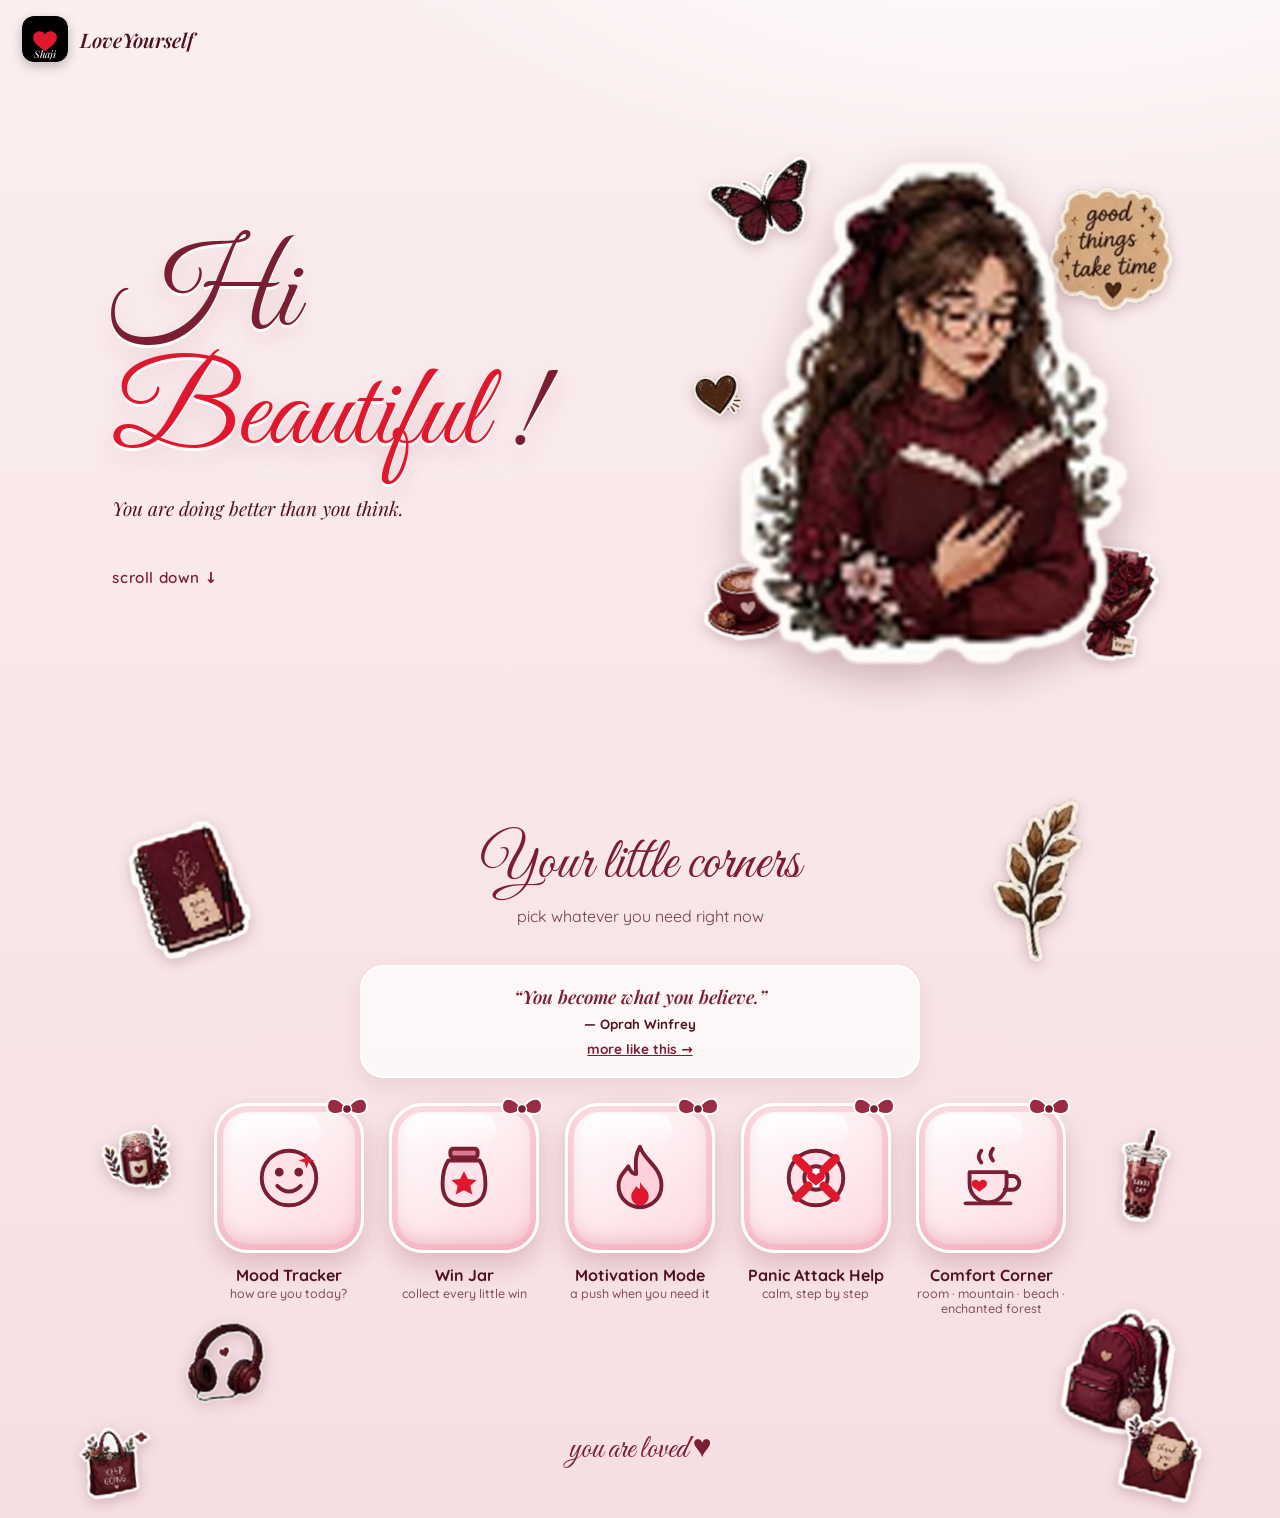
==== commit 22a5313e: "Add files via upload" ====
--- a/index.html
+++ b/index.html
@@ -39,7 +39,7 @@
   <div class="hq" id="hq"><q id="hqq"></q><small id="hqa"></small><a href="motivation.html">more like this →</a></div>
 <style>.hq{max-width:560px;margin:0 auto 1.6rem;padding:1.1rem 1.4rem;text-align:center;border-radius:24px;background:rgba(255,255,255,.7);border:2px solid #fff;box-shadow:0 8px 22px rgba(122,31,51,.1)}.hq q{display:block;font:italic 600 1.15rem 'Playfair Display',serif;color:#7a1f33;quotes:'“' '”'}.hq small{display:block;margin:.4rem 0;font-weight:700;color:#4e1220}.hq a{font-size:.85rem;color:#7a1f33;font-weight:700}</style>
 <script src="quotes.js"></script><script>(function(){var s=LYQUOTES.filter(function(x){return x.q.length<140}),d=new Date(),i=(d.getFullYear()*400+d.getMonth()*31+d.getDate())%s.length;document.getElementById('hqq').textContent=s[i].q;document.getElementById('hqa').textContent='— '+s[i].a})()</script>
-<div class="grid"><a class="tile" href="mood.html"><div class="glass"><svg viewBox="0 0 80 80" fill="none" stroke="#7a1f33" stroke-width="4" stroke-linecap="round"><circle cx="40" cy="40" r="28" fill="#ffe3e8"/><circle cx="30" cy="34" r="2.5" fill="#7a1f33"/><circle cx="50" cy="34" r="2.5" fill="#7a1f33"/><path d="M28 48q12 12 24 0"/><path d="M58 14l2 6 6 2-6 2-2 6-2-6-6-2 6-2z" fill="#e0182d" stroke="none"/></svg><svg class="bow" viewBox="0 0 44 30"><path d="M22 15C14 2 2 2 2 12s12 10 20 3zM22 15c8-13 20-13 20-3s-12 10-20 3z" fill="#9b2b44" stroke="#fff" stroke-width="2"/><circle cx="22" cy="15" r="4.5" fill="#7a1f33" stroke="#fff" stroke-width="1.5"/></svg></div>Mood Tracker<small>how are you today?</small></a><a class="tile" href="win.html"><div class="glass"><svg viewBox="0 0 80 80" fill="none" stroke="#7a1f33" stroke-width="4" stroke-linejoin="round" stroke-linecap="round"><rect x="26" y="10" width="28" height="9" rx="3" fill="#d97a8e"/><path d="M24 22h32c4 6 6 14 6 24 0 14-6 22-22 22S18 60 18 46c0-10 2-18 6-24z" fill="#ffe3e8"/><path d="M40 33l4 8 9 1-6.5 6 2 9-8.5-4.5L31.500 57l2-9-6.500-6 9-1z" fill="#e0182d" stroke="none"/></svg><svg class="bow" viewBox="0 0 44 30"><path d="M22 15C14 2 2 2 2 12s12 10 20 3zM22 15c8-13 20-13 20-3s-12 10-20 3z" fill="#9b2b44" stroke="#fff" stroke-width="2"/><circle cx="22" cy="15" r="4.5" fill="#7a1f33" stroke="#fff" stroke-width="1.5"/></svg></div>Win Jar<small>collect every little win</small></a><a class="tile" href="motivation.html"><div class="glass"><svg viewBox="0 0 80 80" fill="none" stroke="#7a1f33" stroke-width="4" stroke-linejoin="round" stroke-linecap="round"><path d="M40 8c4 14 22 20 22 40a22 22 0 0 1-44 0c0-10 6-14 10-20 2 6 6 8 8 8 0-10-2-18 4-28z" fill="#ffd1da"/><path d="M40 44c3 6 9 8 9 15a9 9 0 0 1-18 0c0-5 4-7 5-11 2 3 3 3 4 3z" fill="#e0182d" stroke="none"/></svg><svg class="bow" viewBox="0 0 44 30"><path d="M22 15C14 2 2 2 2 12s12 10 20 3zM22 15c8-13 20-13 20-3s-12 10-20 3z" fill="#9b2b44" stroke="#fff" stroke-width="2"/><circle cx="22" cy="15" r="4.5" fill="#7a1f33" stroke="#fff" stroke-width="1.5"/></svg></div>Motivation Mode<small>a push when you need it</small></a><a class="tile" href="panic.html"><div class="glass"><svg viewBox="0 0 80 80" fill="none" stroke="#7a1f33" stroke-width="4" stroke-linejoin="round" stroke-linecap="round"><circle cx="40" cy="40" r="28" fill="#ffe3e8"/><circle cx="40" cy="40" r="12" fill="#fff"/><path d="M20 20l12 12M60 20L48 32M20 60l12-12M60 60L48 48" stroke="#e0182d" stroke-width="9"/><path d="M40 46c-4-5-9-3-9 1 0 4 5 6 9 10 4-4 9-6 9-10 0-4-5-6-9-1z" fill="#e0182d" stroke="none" transform="translate(0,-9) scale(1)"/></svg><svg class="bow" viewBox="0 0 44 30"><path d="M22 15C14 2 2 2 2 12s12 10 20 3zM22 15c8-13 20-13 20-3s-12 10-20 3z" fill="#9b2b44" stroke="#fff" stroke-width="2"/><circle cx="22" cy="15" r="4.5" fill="#7a1f33" stroke="#fff" stroke-width="1.5"/></svg></div>Panic Attack Help<small>calm, step by step</small></a><a class="tile" href="comfort.html"><div class="glass"><svg viewBox="0 0 80 80" fill="none" stroke="#7a1f33" stroke-width="4" stroke-linejoin="round" stroke-linecap="round"><path d="M18 34h38v12a19 19 0 0 1-38 0z" fill="#ffe3e8"/><path d="M56 38h6a7 7 0 0 1 0 14h-8" /><path d="M14 66h46" /><path d="M30 12q-5 6 0 12M42 10q-5 6 0 12" /><path d="M37 52c-3-4-8-2-8 2 0 3 4 5 8 8 4-3 8-5 8-8 0-4-5-6-8-2z" fill="#e0182d" stroke="none" transform="translate(-9,-8)"/></svg><svg class="bow" viewBox="0 0 44 30"><path d="M22 15C14 2 2 2 2 12s12 10 20 3zM22 15c8-13 20-13 20-3s-12 10-20 3z" fill="#9b2b44" stroke="#fff" stroke-width="2"/><circle cx="22" cy="15" r="4.5" fill="#7a1f33" stroke="#fff" stroke-width="1.5"/></svg></div>Comfort Corner<small>the room, mountain and beach are open · forest soon</small></a></div>
+<div class="grid"><a class="tile" href="mood.html"><div class="glass"><svg viewBox="0 0 80 80" fill="none" stroke="#7a1f33" stroke-width="4" stroke-linecap="round"><circle cx="40" cy="40" r="28" fill="#ffe3e8"/><circle cx="30" cy="34" r="2.5" fill="#7a1f33"/><circle cx="50" cy="34" r="2.5" fill="#7a1f33"/><path d="M28 48q12 12 24 0"/><path d="M58 14l2 6 6 2-6 2-2 6-2-6-6-2 6-2z" fill="#e0182d" stroke="none"/></svg><svg class="bow" viewBox="0 0 44 30"><path d="M22 15C14 2 2 2 2 12s12 10 20 3zM22 15c8-13 20-13 20-3s-12 10-20 3z" fill="#9b2b44" stroke="#fff" stroke-width="2"/><circle cx="22" cy="15" r="4.5" fill="#7a1f33" stroke="#fff" stroke-width="1.5"/></svg></div>Mood Tracker<small>how are you today?</small></a><a class="tile" href="win.html"><div class="glass"><svg viewBox="0 0 80 80" fill="none" stroke="#7a1f33" stroke-width="4" stroke-linejoin="round" stroke-linecap="round"><rect x="26" y="10" width="28" height="9" rx="3" fill="#d97a8e"/><path d="M24 22h32c4 6 6 14 6 24 0 14-6 22-22 22S18 60 18 46c0-10 2-18 6-24z" fill="#ffe3e8"/><path d="M40 33l4 8 9 1-6.5 6 2 9-8.5-4.5L31.500 57l2-9-6.500-6 9-1z" fill="#e0182d" stroke="none"/></svg><svg class="bow" viewBox="0 0 44 30"><path d="M22 15C14 2 2 2 2 12s12 10 20 3zM22 15c8-13 20-13 20-3s-12 10-20 3z" fill="#9b2b44" stroke="#fff" stroke-width="2"/><circle cx="22" cy="15" r="4.5" fill="#7a1f33" stroke="#fff" stroke-width="1.5"/></svg></div>Win Jar<small>collect every little win</small></a><a class="tile" href="motivation.html"><div class="glass"><svg viewBox="0 0 80 80" fill="none" stroke="#7a1f33" stroke-width="4" stroke-linejoin="round" stroke-linecap="round"><path d="M40 8c4 14 22 20 22 40a22 22 0 0 1-44 0c0-10 6-14 10-20 2 6 6 8 8 8 0-10-2-18 4-28z" fill="#ffd1da"/><path d="M40 44c3 6 9 8 9 15a9 9 0 0 1-18 0c0-5 4-7 5-11 2 3 3 3 4 3z" fill="#e0182d" stroke="none"/></svg><svg class="bow" viewBox="0 0 44 30"><path d="M22 15C14 2 2 2 2 12s12 10 20 3zM22 15c8-13 20-13 20-3s-12 10-20 3z" fill="#9b2b44" stroke="#fff" stroke-width="2"/><circle cx="22" cy="15" r="4.5" fill="#7a1f33" stroke="#fff" stroke-width="1.5"/></svg></div>Motivation Mode<small>a push when you need it</small></a><a class="tile" href="panic.html"><div class="glass"><svg viewBox="0 0 80 80" fill="none" stroke="#7a1f33" stroke-width="4" stroke-linejoin="round" stroke-linecap="round"><circle cx="40" cy="40" r="28" fill="#ffe3e8"/><circle cx="40" cy="40" r="12" fill="#fff"/><path d="M20 20l12 12M60 20L48 32M20 60l12-12M60 60L48 48" stroke="#e0182d" stroke-width="9"/><path d="M40 46c-4-5-9-3-9 1 0 4 5 6 9 10 4-4 9-6 9-10 0-4-5-6-9-1z" fill="#e0182d" stroke="none" transform="translate(0,-9) scale(1)"/></svg><svg class="bow" viewBox="0 0 44 30"><path d="M22 15C14 2 2 2 2 12s12 10 20 3zM22 15c8-13 20-13 20-3s-12 10-20 3z" fill="#9b2b44" stroke="#fff" stroke-width="2"/><circle cx="22" cy="15" r="4.5" fill="#7a1f33" stroke="#fff" stroke-width="1.5"/></svg></div>Panic Attack Help<small>calm, step by step</small></a><a class="tile" href="comfort.html"><div class="glass"><svg viewBox="0 0 80 80" fill="none" stroke="#7a1f33" stroke-width="4" stroke-linejoin="round" stroke-linecap="round"><path d="M18 34h38v12a19 19 0 0 1-38 0z" fill="#ffe3e8"/><path d="M56 38h6a7 7 0 0 1 0 14h-8" /><path d="M14 66h46" /><path d="M30 12q-5 6 0 12M42 10q-5 6 0 12" /><path d="M37 52c-3-4-8-2-8 2 0 3 4 5 8 8 4-3 8-5 8-8 0-4-5-6-8-2z" fill="#e0182d" stroke="none" transform="translate(-9,-8)"/></svg><svg class="bow" viewBox="0 0 44 30"><path d="M22 15C14 2 2 2 2 12s12 10 20 3zM22 15c8-13 20-13 20-3s-12 10-20 3z" fill="#9b2b44" stroke="#fff" stroke-width="2"/><circle cx="22" cy="15" r="4.5" fill="#7a1f33" stroke="#fff" stroke-width="1.5"/></svg></div>Comfort Corner<small>room · mountain · beach · enchanted forest</small></a></div>
 </section>
 
 </main>
